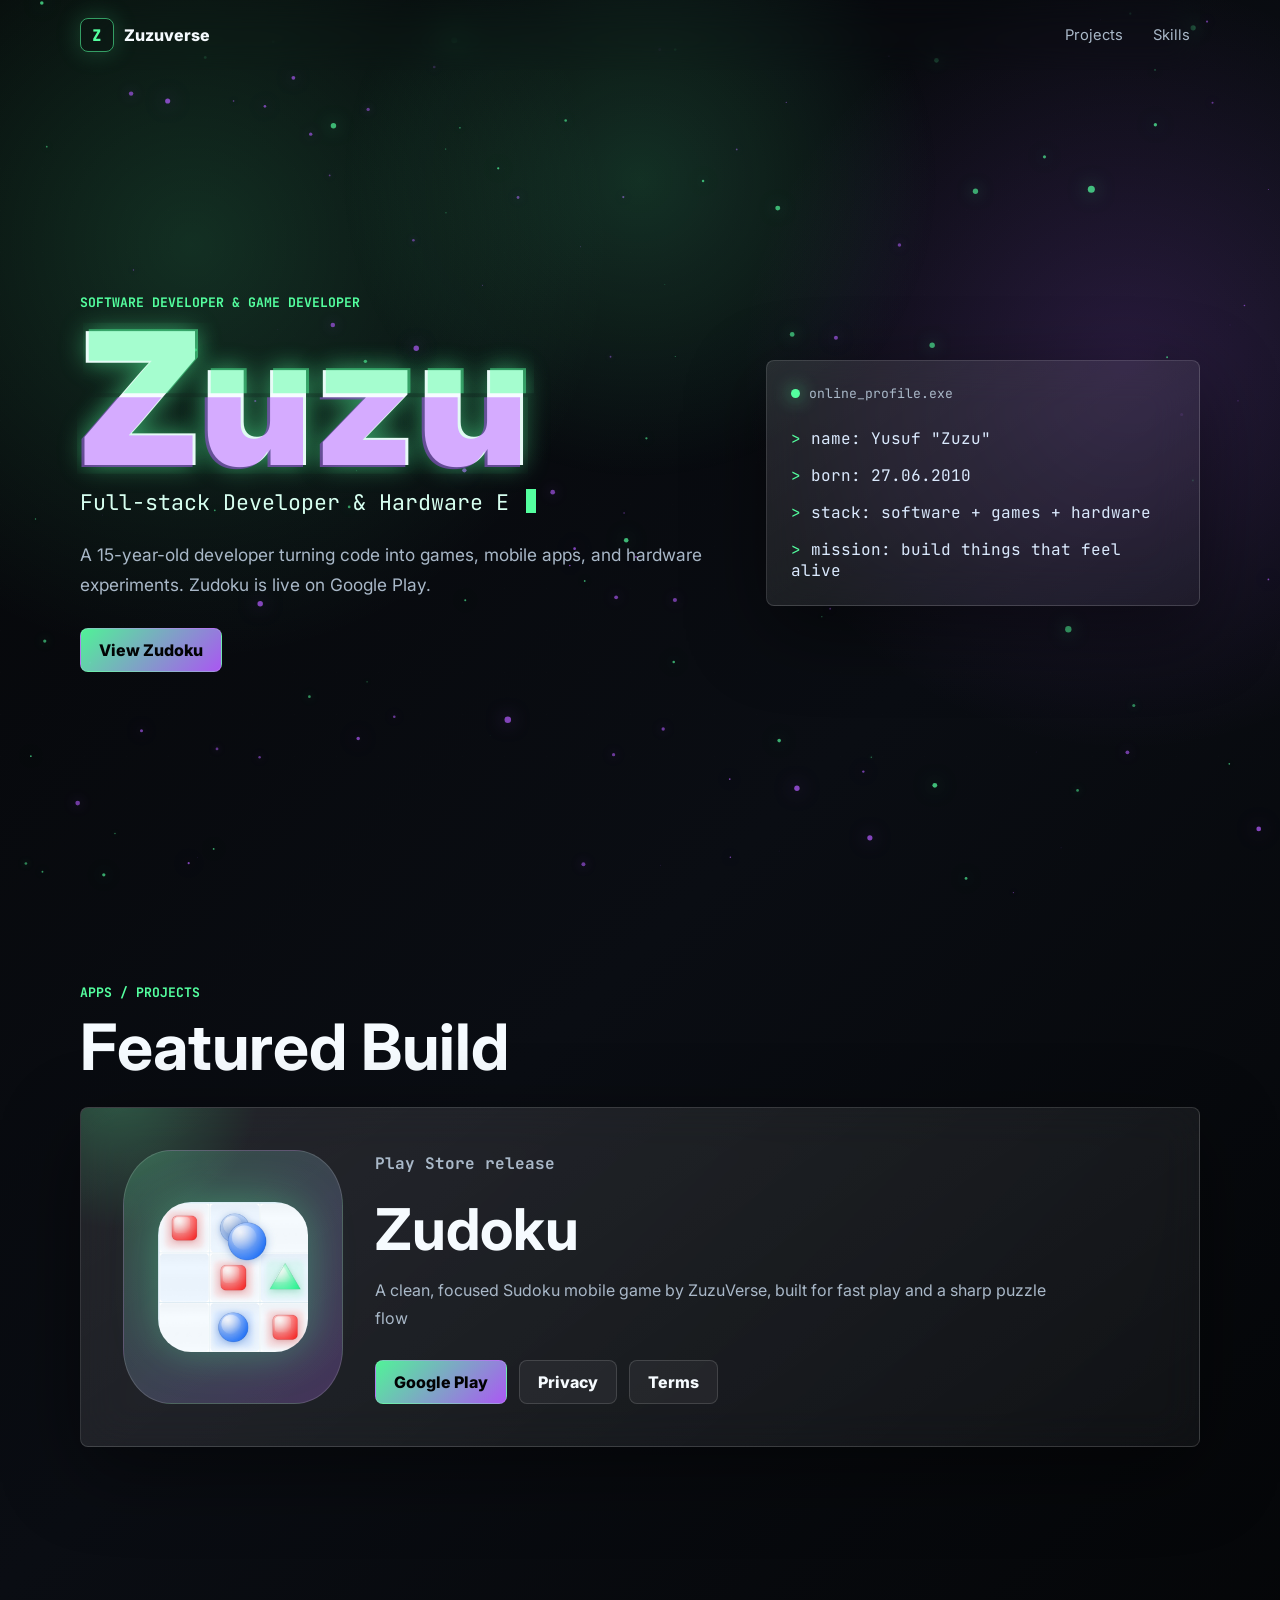
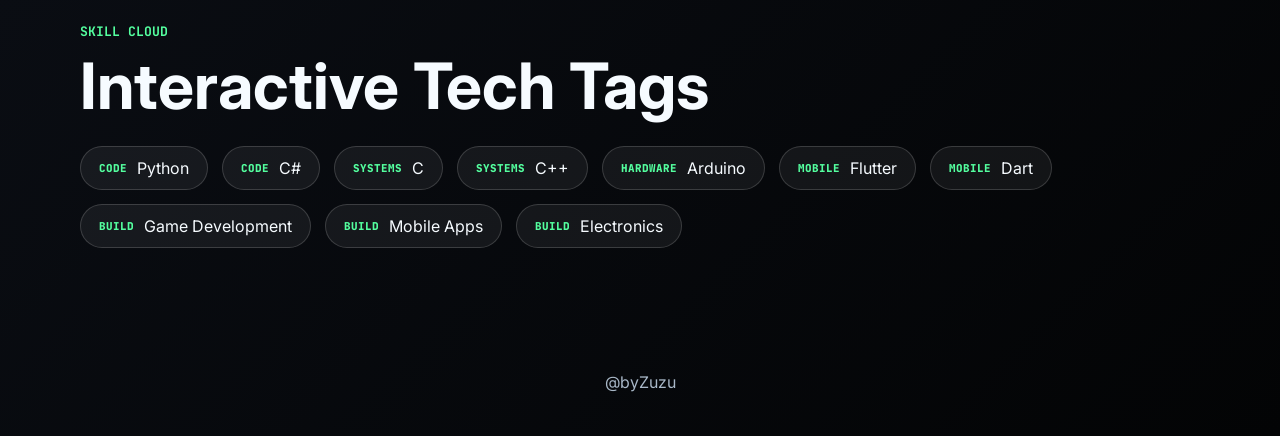
==== index.html @ f4173922 "ilk yukleme zuzu site" ====
<!DOCTYPE html>
<html lang="en">
<head>
  <meta charset="UTF-8">
  <meta name="viewport" content="width=device-width, initial-scale=1.0">
  <meta name="description" content="Yusuf Zuzu - Software Developer & Game Developer portfolio.">
  <title>Zuzu | Software & Game Developer</title>
  <link rel="preconnect" href="https://fonts.googleapis.com">
  <link rel="preconnect" href="https://fonts.gstatic.com" crossorigin>
  <link href="https://fonts.googleapis.com/css2?family=Inter:wght@400;500;600;700;800;900&family=JetBrains+Mono:wght@400;600;700&display=swap" rel="stylesheet">
  <link rel="stylesheet" href="style.css">
</head>
<body>
  <canvas id="starfield" aria-hidden="true"></canvas>
  <div class="noise-layer" aria-hidden="true"></div>
  <div class="cursor-glow" aria-hidden="true"></div>

  <header class="site-header">
    <a class="brand" href="#top" aria-label="Zuzu homepage">
      <span class="brand-mark">Z</span>
      <span>Zuzuverse</span>
    </a>
    <nav aria-label="Main navigation">
      <a href="#projects">Projects</a>
      <a href="#skills">Skills</a>
    </nav>
  </header>

  <main id="top">
    <section class="hero section-shell" data-parallax-section>
      <div class="hero-copy">
        <p class="eyebrow">Software Developer & Game Developer</p>
        <h1 class="glitch" data-text="Zuzu">Zuzu</h1>
        <p class="hero-subtitle">
          <span class="typing-text" data-phrases='["Full-stack Developer & Hardware Enthusiast", "Python, C#, C++ and Flutter builder", "Game logic, circuits and clean UI fan"]'></span>
          <span class="typing-caret" aria-hidden="true"></span>
        </p>
        <p class="hero-text">
          A 15-year-old developer turning code into games, mobile apps, and hardware experiments.
          Zudoku is live on Google Play.
        </p>
        <div class="hero-actions">
          <a class="button primary" href="#projects">View Zudoku</a>
        </div>
      </div>

      <aside class="status-panel glass-card tilt-card" aria-label="Zuzu profile status">
        <div class="panel-topline">
          <span class="live-dot"></span>
          <span>online_profile.exe</span>
        </div>
        <div class="terminal-lines">
          <p><span>&gt;</span> name: Yusuf "Zuzu"</p>
          <p><span>&gt;</span> born: 27.06.2010</p>
          <p><span>&gt;</span> stack: software + games + hardware</p>
          <p><span>&gt;</span> mission: build things that feel alive</p>
        </div>
      </aside>
    </section>

    <section id="projects" class="section-shell">
      <div class="section-heading">
        <p class="eyebrow">Apps / Projects</p>
        <h2>Featured Build</h2>
      </div>
      <article class="project-card glass-card tilt-card">
        <div class="project-logo">
          <img src="assets/zudoku_logo.png" alt="Zudoku logo" onerror="this.classList.add('missing-logo')" />
          <span aria-hidden="true">Z</span>
        </div>
        <div class="project-content">
          <p class="project-kicker">Play Store release</p>
          <h3>Zudoku</h3>
          <p>
            A clean, focused Sudoku mobile game by ZuzuVerse, built for fast play and a sharp puzzle flow
          </p>
          <div class="project-actions">
            <a class="button primary" href="https://play.google.com/store/apps/details?id=com.zz.zudoku" target="_blank" rel="noopener noreferrer">Google Play</a>
            <a class="button ghost" href="zudoku/privacy.html">Privacy</a>
            <a class="button ghost" href="zudoku/terms.html">Terms</a>
          </div>
        </div>
      </article>
    </section>

    <section id="skills" class="section-shell">
      <div class="section-heading">
        <p class="eyebrow">Skill Cloud</p>
        <h2>Interactive Tech Tags</h2>
      </div>
      <div class="tag-cloud" aria-label="Skills">
        <button class="skill-tag core" style="--delay: 0s"><span>Code</span> Python</button>
        <button class="skill-tag core" style="--delay: .05s"><span>Code</span> C#</button>
        <button class="skill-tag systems" style="--delay: .1s"><span>Systems</span> C</button>
        <button class="skill-tag systems" style="--delay: .15s"><span>Systems</span> C++</button>
        <button class="skill-tag hardware" style="--delay: .2s"><span>Hardware</span> Arduino</button>
        <button class="skill-tag mobile" style="--delay: .25s"><span>Mobile</span> Flutter</button>
        <button class="skill-tag mobile" style="--delay: .3s"><span>Mobile</span> Dart</button>
        <button class="skill-tag creative" style="--delay: .35s"><span>Build</span> Game Development</button>
        <button class="skill-tag creative" style="--delay: .4s"><span>Build</span> Mobile Apps</button>
        <button class="skill-tag hardware" style="--delay: .45s"><span>Build</span> Electronics</button>
      </div>
    </section>

  </main>

  <footer class="site-footer">
    <span>@byZuzu</span>
  </footer>

  <script src="script.js"></script>
</body>
</html>
---- style.css ----
:root {
  color-scheme: dark;
  --bg: #050608;
  --panel: rgba(13, 17, 23, 0.72);
  --panel-strong: rgba(17, 24, 39, 0.86);
  --text: #f6fbff;
  --muted: #a9b8c8;
  --neon: #54ff9f;
  --neon-2: #b35cff;
  --line: rgba(255, 255, 255, 0.14);
  --shadow: 0 24px 80px rgba(0, 0, 0, 0.46);
  --radius: 8px;
}

* {
  box-sizing: border-box;
}

html {
  scroll-behavior: smooth;
}

body {
  min-height: 100vh;
  margin: 0;
  overflow-x: hidden;
  background:
    radial-gradient(circle at 15% 12%, rgba(84, 255, 159, 0.16), transparent 26rem),
    radial-gradient(circle at 88% 18%, rgba(179, 92, 255, 0.18), transparent 24rem),
    linear-gradient(135deg, #050608 0%, #0a0d13 48%, #030405 100%);
  color: var(--text);
  font-family: Inter, system-ui, sans-serif;
  letter-spacing: 0;
}

a {
  color: inherit;
  text-decoration: none;
}

button {
  font: inherit;
}

code {
  color: var(--neon);
  font-family: "JetBrains Mono", monospace;
}

#starfield,
.noise-layer,
.cursor-glow {
  pointer-events: none;
  position: fixed;
  inset: 0;
}

#starfield {
  z-index: -3;
}

.noise-layer {
  z-index: -2;
  opacity: 0.16;
  background-image:
    linear-gradient(rgba(255, 255, 255, 0.04) 1px, transparent 1px),
    linear-gradient(90deg, rgba(255, 255, 255, 0.035) 1px, transparent 1px);
  background-size: 42px 42px;
  mask-image: linear-gradient(to bottom, transparent, black 18%, black 86%, transparent);
}

.cursor-glow {
  z-index: -1;
  background: radial-gradient(circle 34rem at var(--x, 50%) var(--y, 20%), rgba(84, 255, 159, 0.16), transparent 55%);
  transition: background 120ms ease;
}

.site-header {
  position: sticky;
  top: 0;
  z-index: 10;
  display: flex;
  align-items: center;
  justify-content: space-between;
  gap: 1rem;
  width: min(1120px, calc(100% - 32px));
  margin: 0 auto;
  padding: 18px 0;
  backdrop-filter: blur(16px);
}

.brand,
nav {
  display: flex;
  align-items: center;
  gap: 10px;
}

.brand {
  font-weight: 800;
}

.brand-mark {
  display: grid;
  width: 34px;
  height: 34px;
  place-items: center;
  border: 1px solid rgba(84, 255, 159, 0.58);
  border-radius: 8px;
  color: var(--neon);
  font-family: "JetBrains Mono", monospace;
  box-shadow: 0 0 24px rgba(84, 255, 159, 0.22);
}

nav {
  flex-wrap: wrap;
  justify-content: flex-end;
}

nav a {
  padding: 8px 10px;
  border-radius: 8px;
  color: var(--muted);
  font-size: 0.92rem;
}

nav a:hover {
  color: var(--text);
  background: rgba(255, 255, 255, 0.08);
}

.section-shell {
  width: min(1120px, calc(100% - 32px));
  margin: 0 auto;
  padding: 88px 0;
}

.hero {
  min-height: calc(100vh - 74px);
  display: grid;
  grid-template-columns: minmax(0, 1.2fr) minmax(300px, 0.8fr);
  align-items: center;
  gap: 36px;
}

.eyebrow {
  margin: 0 0 14px;
  color: var(--neon);
  font-family: "JetBrains Mono", monospace;
  font-size: 0.82rem;
  font-weight: 700;
  text-transform: uppercase;
}

h1,
h2,
h3,
p {
  margin-top: 0;
}

h1 {
  margin-bottom: 16px;
  font-size: clamp(4.8rem, 17vw, 11.5rem);
  line-height: 0.8;
  font-weight: 900;
  letter-spacing: 0;
}

h2 {
  margin-bottom: 0;
  font-size: clamp(2rem, 5vw, 4rem);
  line-height: 1;
}

h3 {
  margin-bottom: 12px;
  font-size: clamp(1.9rem, 5vw, 3.6rem);
}

.glitch {
  position: relative;
  width: fit-content;
  text-shadow: 0 0 26px rgba(84, 255, 159, 0.44);
}

.glitch::before,
.glitch::after {
  content: attr(data-text);
  position: absolute;
  inset: 0;
  opacity: 0.5;
}

.glitch::before {
  color: var(--neon);
  transform: translate(3px, -2px);
  clip-path: inset(0 0 52% 0);
}

.glitch::after {
  color: var(--neon-2);
  transform: translate(-3px, 2px);
  clip-path: inset(48% 0 0 0);
}

.hero-subtitle {
  min-height: 34px;
  margin-bottom: 18px;
  color: #d7fff0;
  font-family: "JetBrains Mono", monospace;
  font-size: clamp(1rem, 2.8vw, 1.35rem);
}

.typing-caret {
  display: inline-block;
  width: 10px;
  height: 1.1em;
  margin-left: 4px;
  background: var(--neon);
  vertical-align: -0.15em;
  animation: blink 900ms steps(2, start) infinite;
}

.hero-text {
  max-width: 640px;
  color: var(--muted);
  font-size: 1.08rem;
  line-height: 1.75;
}

.hero-actions,
.project-actions {
  display: flex;
  flex-wrap: wrap;
  gap: 12px;
  margin-top: 28px;
}

.button {
  display: inline-flex;
  align-items: center;
  justify-content: center;
  min-height: 44px;
  padding: 0 18px;
  border: 1px solid var(--line);
  border-radius: 8px;
  font-weight: 800;
  transition: transform 180ms ease, border-color 180ms ease, box-shadow 180ms ease, background 180ms ease;
}

.button:hover {
  transform: translateY(-3px);
  border-color: rgba(84, 255, 159, 0.7);
  box-shadow: 0 0 32px rgba(84, 255, 159, 0.24);
}

.button.primary {
  background: linear-gradient(135deg, rgba(84, 255, 159, 0.95), rgba(179, 92, 255, 0.95));
  color: #020304;
}

.button.ghost {
  background: rgba(255, 255, 255, 0.05);
  color: var(--text);
}

.glass-card {
  border: 1px solid var(--line);
  border-radius: var(--radius);
  background: linear-gradient(145deg, rgba(255, 255, 255, 0.11), rgba(255, 255, 255, 0.045));
  box-shadow: var(--shadow);
  backdrop-filter: blur(22px);
}

.tilt-card {
  transform-style: preserve-3d;
  transition: transform 180ms ease, border-color 180ms ease, box-shadow 180ms ease;
}

.tilt-card:hover {
  border-color: rgba(84, 255, 159, 0.56);
  box-shadow: 0 26px 90px rgba(0, 0, 0, 0.52), 0 0 44px rgba(179, 92, 255, 0.16);
}

.status-panel {
  padding: 24px;
}

.panel-topline {
  display: flex;
  align-items: center;
  gap: 9px;
  color: var(--muted);
  font-family: "JetBrains Mono", monospace;
  font-size: 0.82rem;
}

.live-dot {
  width: 9px;
  height: 9px;
  border-radius: 999px;
  background: var(--neon);
  box-shadow: 0 0 18px var(--neon);
}

.terminal-lines {
  margin-top: 26px;
  display: grid;
  gap: 16px;
  font-family: "JetBrains Mono", monospace;
}

.terminal-lines p {
  margin: 0;
  color: #dbeafe;
  overflow-wrap: anywhere;
}

.terminal-lines span {
  color: var(--neon);
}

.section-heading {
  margin-bottom: 28px;
}

.project-card {
  position: relative;
  overflow: hidden;
  display: grid;
  grid-template-columns: 220px minmax(0, 1fr);
  gap: 32px;
  padding: clamp(22px, 5vw, 42px);
}

.project-card::before {
  content: "";
  position: absolute;
  inset: -50% auto auto -10%;
  width: 300px;
  height: 300px;
  background: radial-gradient(circle, rgba(84, 255, 159, 0.24), transparent 66%);
}

.project-logo {
  position: relative;
  display: grid;
  min-height: 220px;
  place-items: center;
  border: 1px solid rgba(255, 255, 255, 0.14);
  border-radius: 22%;
  background:
    linear-gradient(135deg, rgba(84, 255, 159, 0.18), rgba(179, 92, 255, 0.22)),
    rgba(255, 255, 255, 0.04);
}

.project-logo img {
  width: min(72%, 150px);
  aspect-ratio: 1;
  height: auto;
  object-fit: contain;
  border-radius: 22%;
  filter: drop-shadow(0 0 22px rgba(84, 255, 159, 0.35));
}

.project-logo img.missing-logo {
  display: none;
}

.project-logo span {
  display: none;
  color: var(--neon);
  font-family: "JetBrains Mono", monospace;
  font-size: 5rem;
  font-weight: 900;
  text-shadow: 0 0 30px rgba(84, 255, 159, 0.52);
}

.project-logo img.missing-logo + span {
  display: block;
}

.project-kicker {
  color: var(--neon);
  font-family: "JetBrains Mono", monospace;
  font-weight: 700;
}

.project-content p {
  max-width: 680px;
  color: var(--muted);
  line-height: 1.75;
}

.tag-cloud {
  display: flex;
  flex-wrap: wrap;
  gap: 14px;
}

.skill-tag {
  display: inline-flex;
  align-items: center;
  gap: 10px;
  min-height: 44px;
  padding: 0 18px;
  border: 1px solid rgba(255, 255, 255, 0.16);
  border-radius: 999px;
  background: rgba(255, 255, 255, 0.06);
  color: var(--text);
  cursor: pointer;
  animation: floatTag 4.8s ease-in-out infinite;
  animation-delay: var(--delay);
  transition: transform 180ms ease, box-shadow 180ms ease, color 180ms ease, border-color 180ms ease;
}

.skill-tag span {
  color: var(--neon);
  font-family: "JetBrains Mono", monospace;
  font-size: 0.68rem;
  font-weight: 800;
  text-transform: uppercase;
}

.skill-tag:hover,
.skill-tag:focus-visible {
  color: #061009;
  border-color: var(--neon);
  background: var(--neon);
  box-shadow: 0 0 30px rgba(84, 255, 159, 0.34);
  transform: translateY(-6px) scale(1.04);
}

.skill-tag:hover span,
.skill-tag:focus-visible span {
  color: #061009;
}

.site-footer {
  display: flex;
  justify-content: center;
  gap: 16px;
  width: min(1120px, calc(100% - 32px));
  margin: 0 auto;
  padding: 36px 0 44px;
  color: var(--muted);
}

.site-footer a {
  color: var(--neon);
}

.privacy-card {
  max-width: 880px;
  margin: 36px auto 0;
  padding: clamp(22px, 5vw, 46px);
}

.privacy-card h1 {
  margin-bottom: 18px;
  font-size: clamp(2.4rem, 8vw, 5.4rem);
  line-height: 0.95;
}

.privacy-card h2 {
  margin: 34px 0 10px;
  font-size: clamp(1.3rem, 3vw, 2rem);
}

.privacy-card p {
  color: var(--muted);
  line-height: 1.75;
}

.privacy-card ul {
  margin: 14px 0 24px;
  padding-left: 22px;
  color: var(--muted);
  line-height: 1.8;
}

.click-burst,
.code-pop {
  pointer-events: none;
  position: fixed;
  z-index: 20;
}

.click-burst {
  width: 7px;
  height: 7px;
  border-radius: 999px;
  background: var(--neon);
  box-shadow: 0 0 18px rgba(84, 255, 159, 0.9);
  animation: particlePop 760ms ease-out forwards;
}

.code-pop {
  color: var(--neon);
  font-family: "JetBrains Mono", monospace;
  font-size: 0.78rem;
  font-weight: 700;
  text-shadow: 0 0 16px rgba(84, 255, 159, 0.72);
  animation: codePop 900ms ease-out forwards;
}

@keyframes blink {
  50% { opacity: 0; }
}

@keyframes floatTag {
  0%, 100% { transform: translateY(0); }
  50% { transform: translateY(-7px); }
}

@keyframes particlePop {
  from {
    opacity: 1;
    transform: translate(0, 0) scale(1);
  }
  to {
    opacity: 0;
    transform: translate(var(--dx), var(--dy)) scale(0.2);
  }
}

@keyframes codePop {
  from {
    opacity: 0;
    transform: translate(-50%, 4px) scale(0.92);
  }
  18% {
    opacity: 1;
  }
  to {
    opacity: 0;
    transform: translate(-50%, -48px) scale(1.04);
  }
}

@media (max-width: 820px) {
  .site-header {
    align-items: flex-start;
    flex-direction: column;
  }

  nav {
    justify-content: flex-start;
  }

  .section-shell {
    padding: 62px 0;
  }

  .hero,
  .project-card {
    grid-template-columns: 1fr;
  }

  .hero {
    min-height: auto;
    padding-top: 48px;
  }

  .project-logo {
    min-height: 180px;
  }

  .site-footer {
    flex-direction: column;
  }
}

@media (prefers-reduced-motion: reduce) {
  *,
  *::before,
  *::after {
    animation-duration: 0.001ms !important;
    animation-iteration-count: 1 !important;
    scroll-behavior: auto !important;
    transition-duration: 0.001ms !important;
  }
}
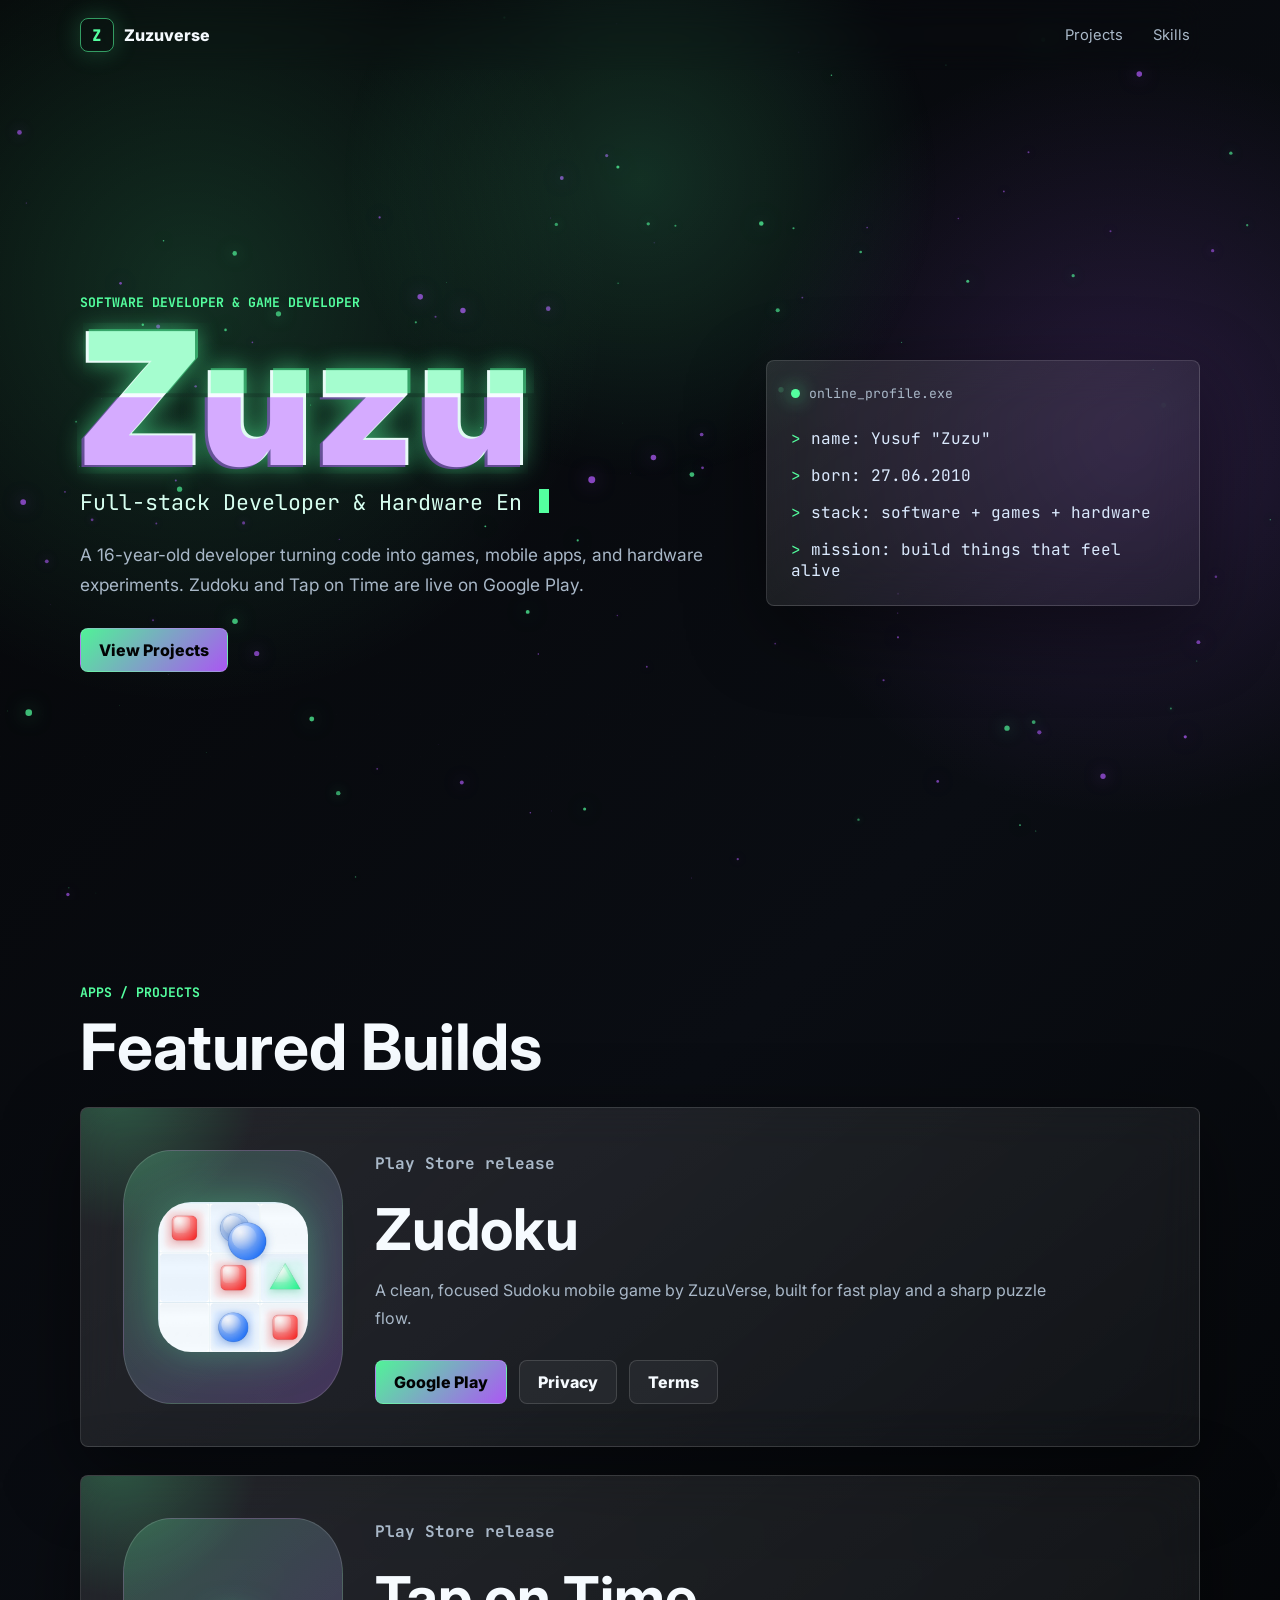
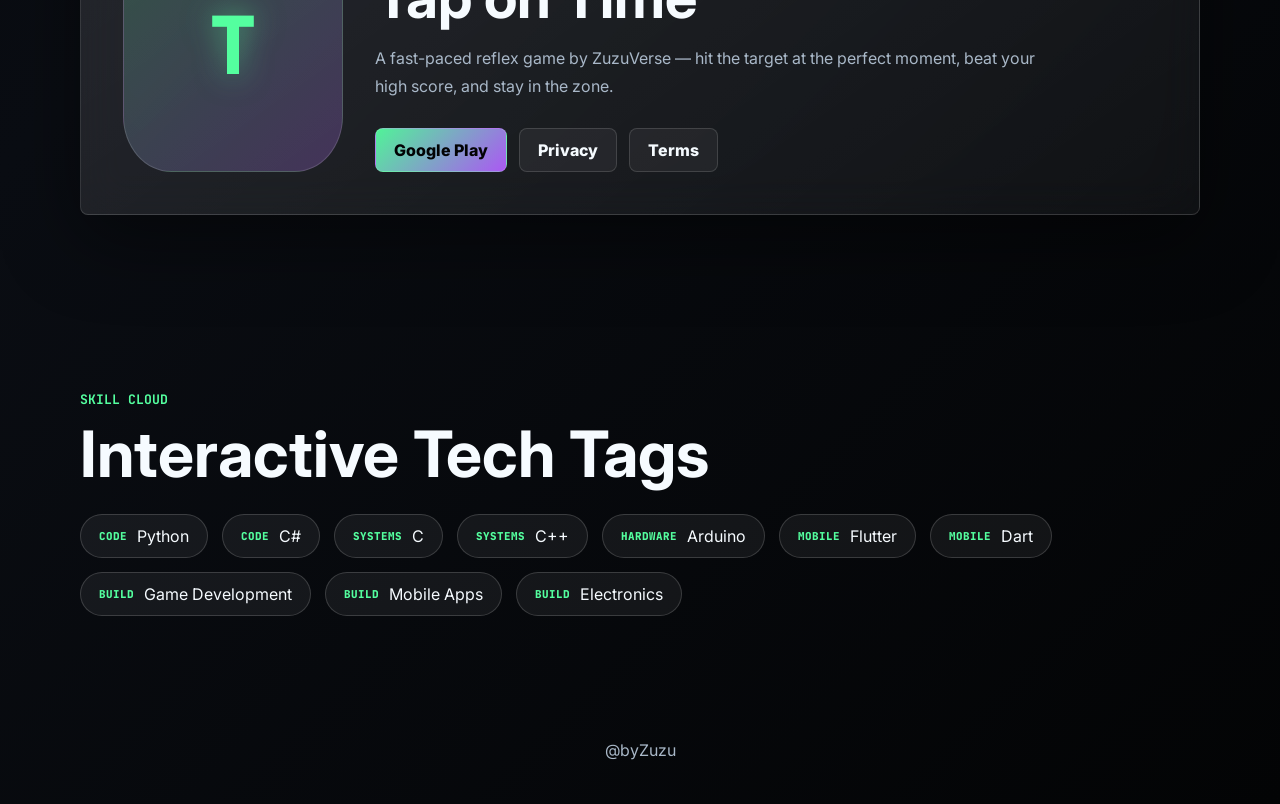
==== commit 5e9f4da7: "add tapontimeprvcterms" ====
--- a/index.html
+++ b/index.html
@@ -36,11 +36,11 @@
           <span class="typing-caret" aria-hidden="true"></span>
         </p>
         <p class="hero-text">
-          A 15-year-old developer turning code into games, mobile apps, and hardware experiments.
-          Zudoku is live on Google Play.
+          A 16-year-old developer turning code into games, mobile apps, and hardware experiments.
+          Zudoku and Tap on Time are live on Google Play.
         </p>
         <div class="hero-actions">
-          <a class="button primary" href="#projects">View Zudoku</a>
+          <a class="button primary" href="#projects">View Projects</a>
         </div>
       </div>
 
@@ -61,26 +61,47 @@
     <section id="projects" class="section-shell">
       <div class="section-heading">
         <p class="eyebrow">Apps / Projects</p>
-        <h2>Featured Build</h2>
+        <h2>Featured Builds</h2>
       </div>
-      <article class="project-card glass-card tilt-card">
-        <div class="project-logo">
-          <img src="assets/zudoku_logo.png" alt="Zudoku logo" onerror="this.classList.add('missing-logo')" />
-          <span aria-hidden="true">Z</span>
-        </div>
-        <div class="project-content">
-          <p class="project-kicker">Play Store release</p>
-          <h3>Zudoku</h3>
-          <p>
-            A clean, focused Sudoku mobile game by ZuzuVerse, built for fast play and a sharp puzzle flow
-          </p>
-          <div class="project-actions">
-            <a class="button primary" href="https://play.google.com/store/apps/details?id=com.zz.zudoku" target="_blank" rel="noopener noreferrer">Google Play</a>
-            <a class="button ghost" href="zudoku/privacy.html">Privacy</a>
-            <a class="button ghost" href="zudoku/terms.html">Terms</a>
+      <div class="projects-grid">
+        <article class="project-card glass-card tilt-card">
+          <div class="project-logo">
+            <img src="assets/zudoku_logo.png" alt="Zudoku logo" onerror="this.classList.add('missing-logo')" />
+            <span aria-hidden="true">Z</span>
           </div>
-        </div>
-      </article>
+          <div class="project-content">
+            <p class="project-kicker">Play Store release</p>
+            <h3>Zudoku</h3>
+            <p>
+              A clean, focused Sudoku mobile game by ZuzuVerse, built for fast play and a sharp puzzle flow.
+            </p>
+            <div class="project-actions">
+              <a class="button primary" href="https://play.google.com/store/apps/details?id=com.zz.zudoku" target="_blank" rel="noopener noreferrer">Google Play</a>
+              <a class="button ghost" href="zudoku/privacy.html">Privacy</a>
+              <a class="button ghost" href="zudoku/terms.html">Terms</a>
+            </div>
+          </div>
+        </article>
+
+        <article class="project-card glass-card tilt-card">
+          <div class="project-logo">
+            <img src="assets/tapontime_logo.png" alt="Tap on Time logo" onerror="this.classList.add('missing-logo')" />
+            <span aria-hidden="true">T</span>
+          </div>
+          <div class="project-content">
+            <p class="project-kicker">Play Store release</p>
+            <h3>Tap on Time</h3>
+            <p>
+              A fast-paced reflex game by ZuzuVerse — hit the target at the perfect moment, beat your high score, and stay in the zone.
+            </p>
+            <div class="project-actions">
+              <a class="button primary" href="https://play.google.com/store/apps/details?id=com.zz.tapontime" target="_blank" rel="noopener noreferrer">Google Play</a>
+              <a class="button ghost" href="tapontime/privacy.html">Privacy</a>
+              <a class="button ghost" href="tapontime/terms.html">Terms</a>
+            </div>
+          </div>
+        </article>
+      </div>
     </section>
 
     <section id="skills" class="section-shell">
--- a/style.css
+++ b/style.css
@@ -323,6 +323,11 @@
 
 .section-heading {
   margin-bottom: 28px;
+}
+
+.projects-grid {
+  display: grid;
+  gap: 28px;
 }
 
 .project-card {
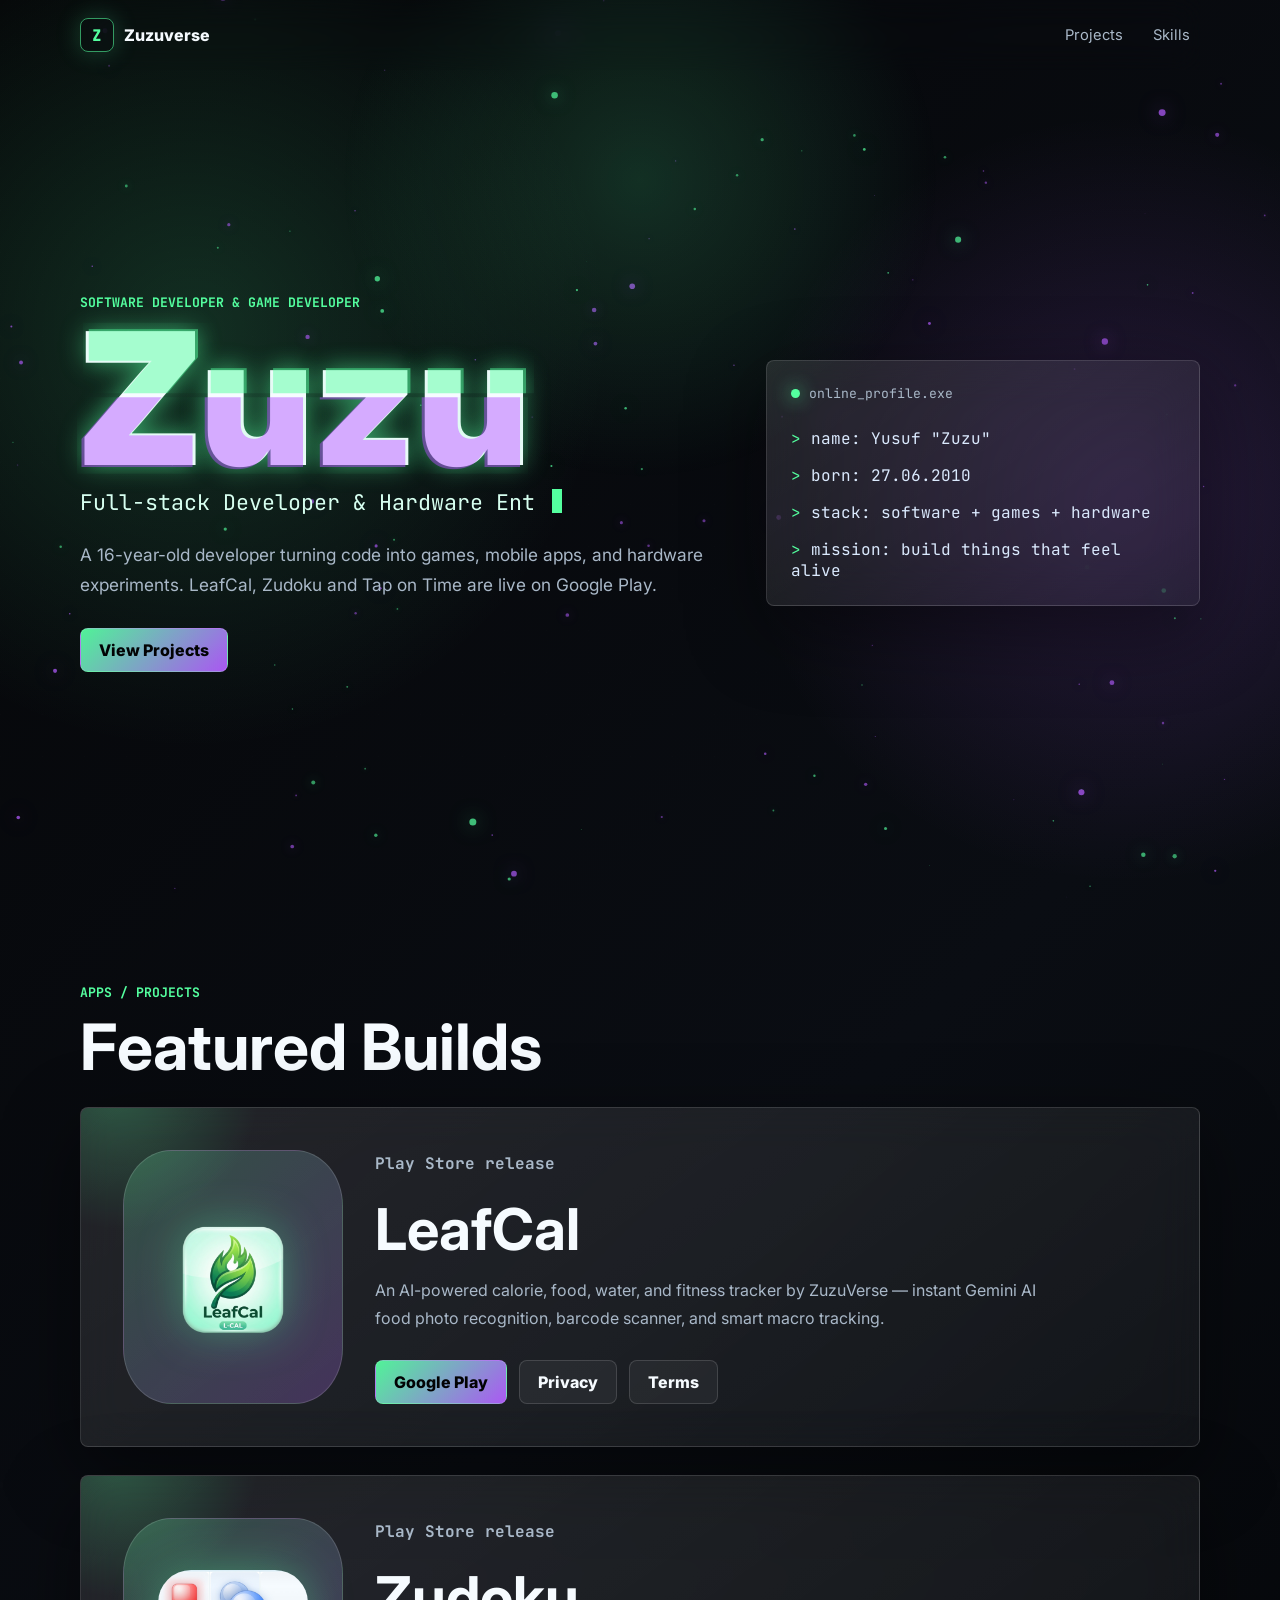
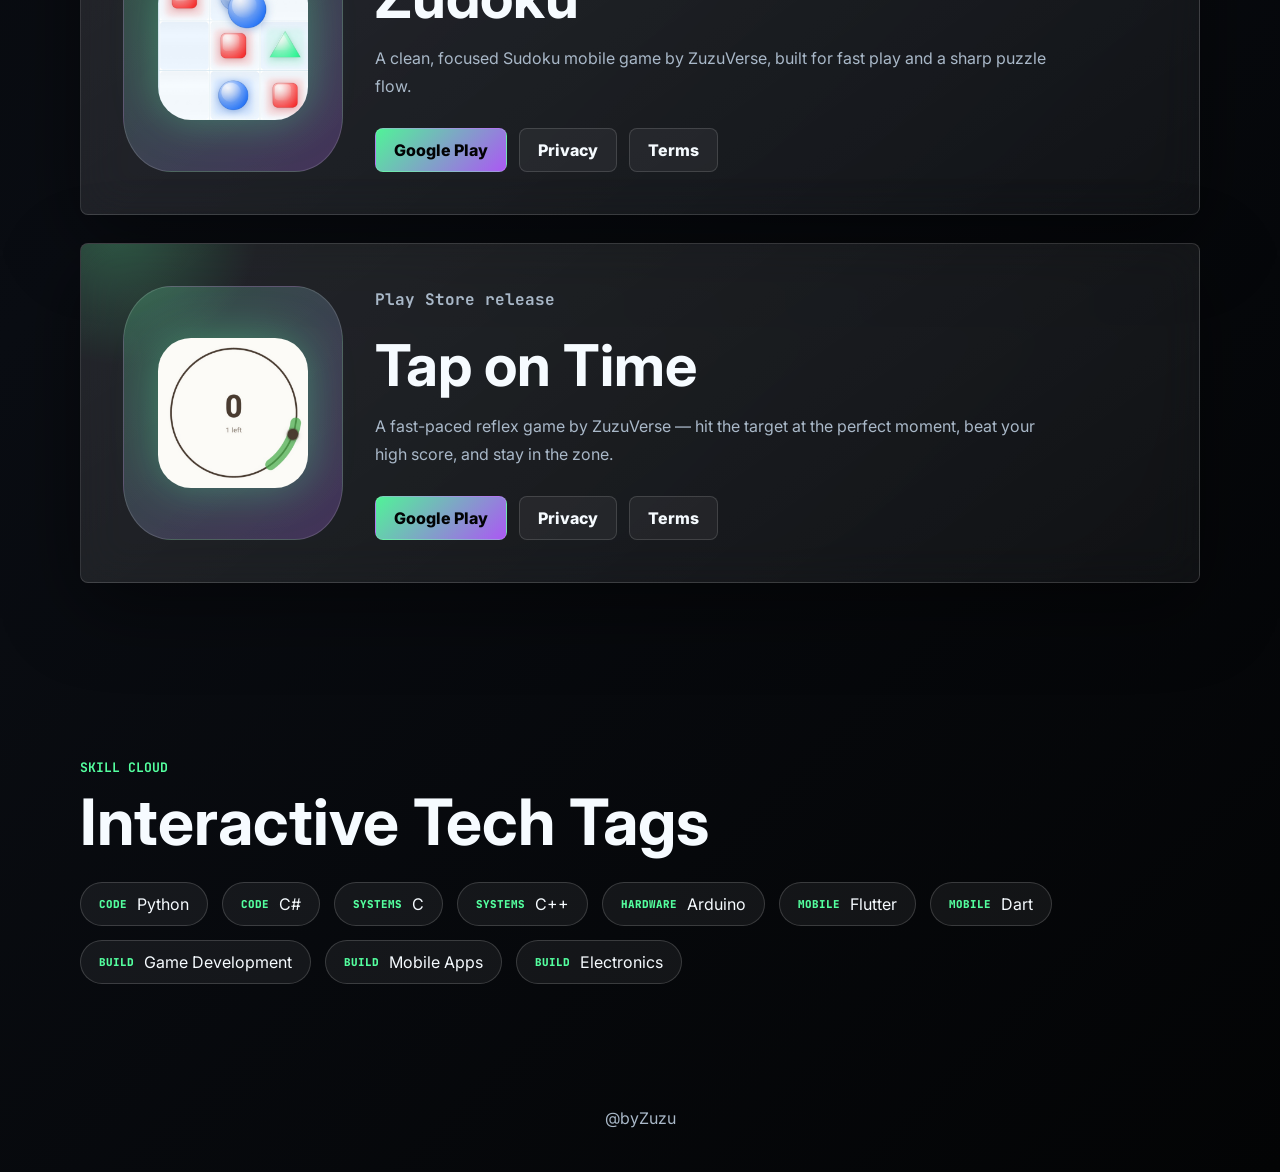
==== commit e08c6708: "Add LeafCal app, privacy policy, and terms of service" ====
--- a/index.html
+++ b/index.html
@@ -37,7 +37,7 @@
         </p>
         <p class="hero-text">
           A 16-year-old developer turning code into games, mobile apps, and hardware experiments.
-          Zudoku and Tap on Time are live on Google Play.
+          LeafCal, Zudoku and Tap on Time are live on Google Play.
         </p>
         <div class="hero-actions">
           <a class="button primary" href="#projects">View Projects</a>
@@ -64,6 +64,25 @@
         <h2>Featured Builds</h2>
       </div>
       <div class="projects-grid">
+        <article class="project-card glass-card tilt-card">
+          <div class="project-logo">
+            <img src="assets/leafcal_logo.png" alt="LeafCal logo" onerror="this.classList.add('missing-logo')" />
+            <span aria-hidden="true">L</span>
+          </div>
+          <div class="project-content">
+            <p class="project-kicker">Play Store release</p>
+            <h3>LeafCal</h3>
+            <p>
+              An AI-powered calorie, food, water, and fitness tracker by ZuzuVerse — instant Gemini AI food photo recognition, barcode scanner, and smart macro tracking.
+            </p>
+            <div class="project-actions">
+              <a class="button primary" href="https://play.google.com/store/apps/details?id=com.zz.leafcal" target="_blank" rel="noopener noreferrer">Google Play</a>
+              <a class="button ghost" href="leafcal/privacy.html">Privacy</a>
+              <a class="button ghost" href="leafcal/terms.html">Terms</a>
+            </div>
+          </div>
+        </article>
+
         <article class="project-card glass-card tilt-card">
           <div class="project-logo">
             <img src="assets/zudoku_logo.png" alt="Zudoku logo" onerror="this.classList.add('missing-logo')" />
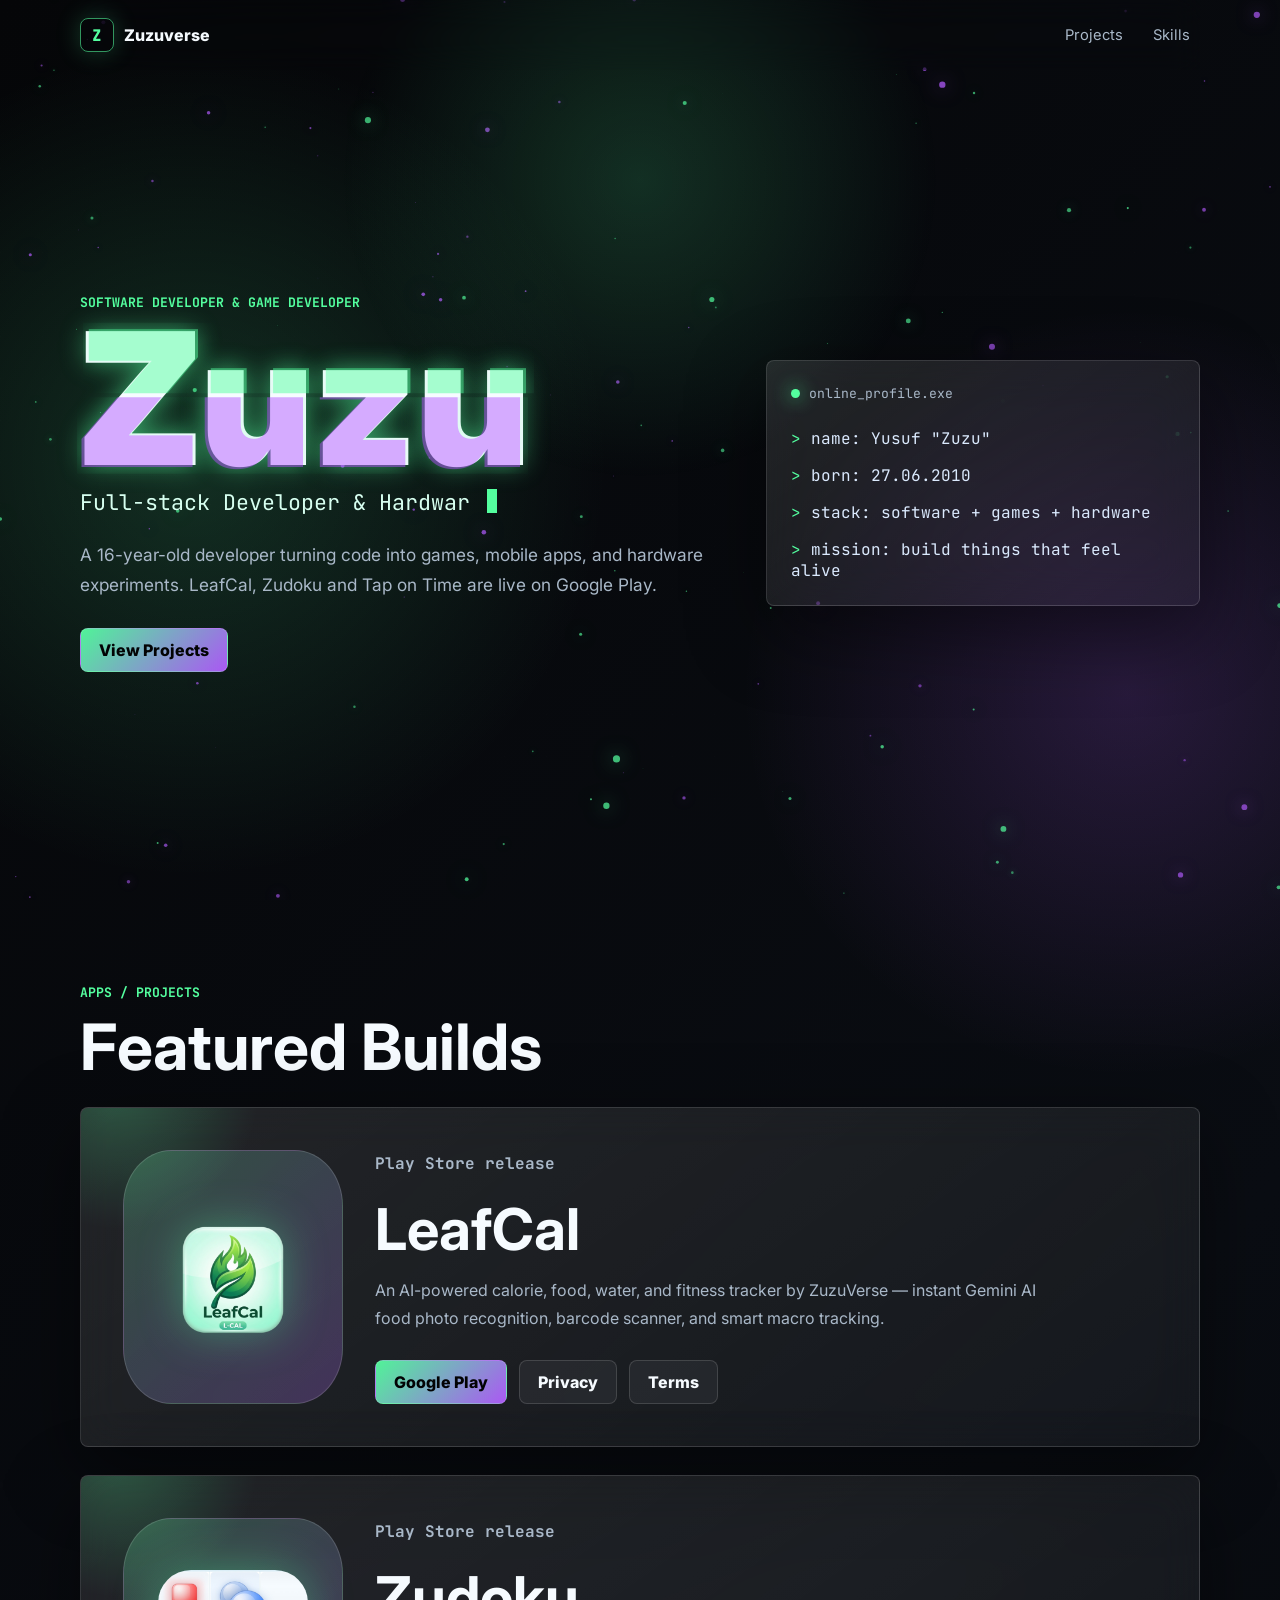
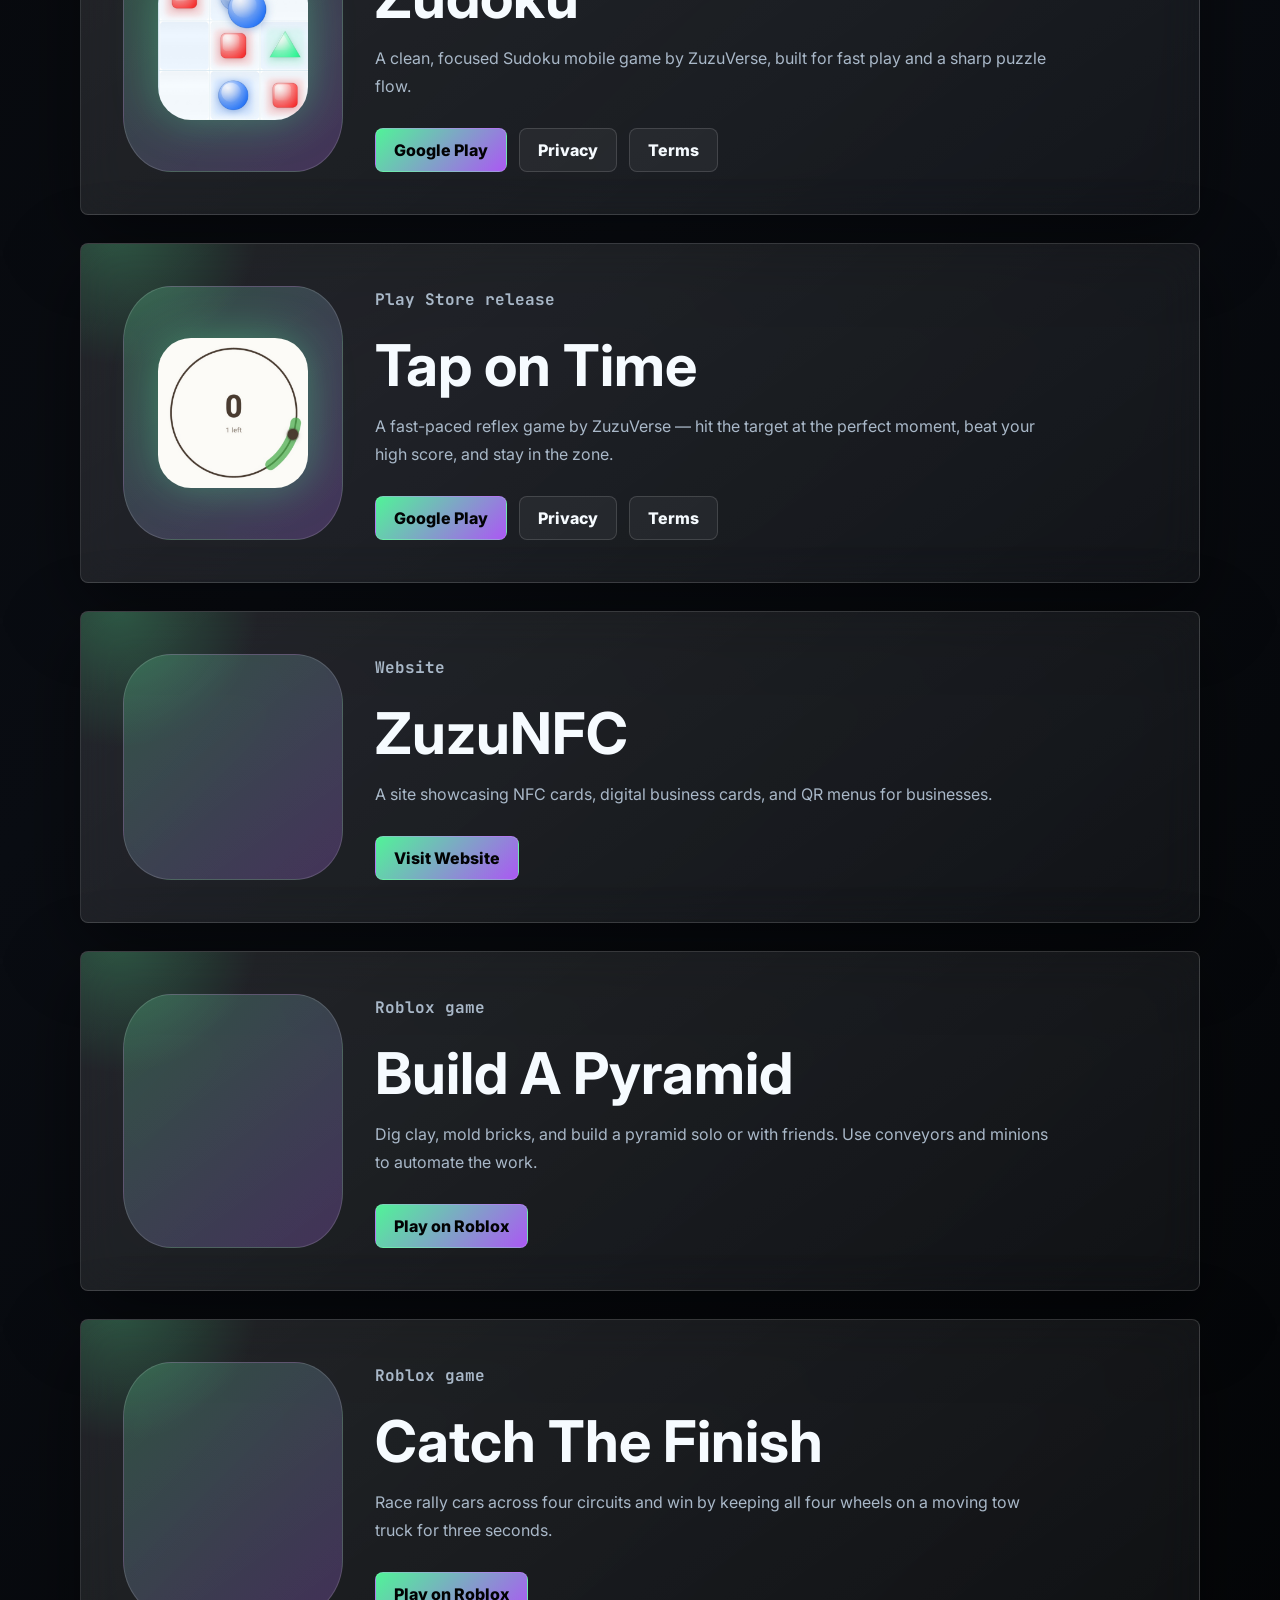
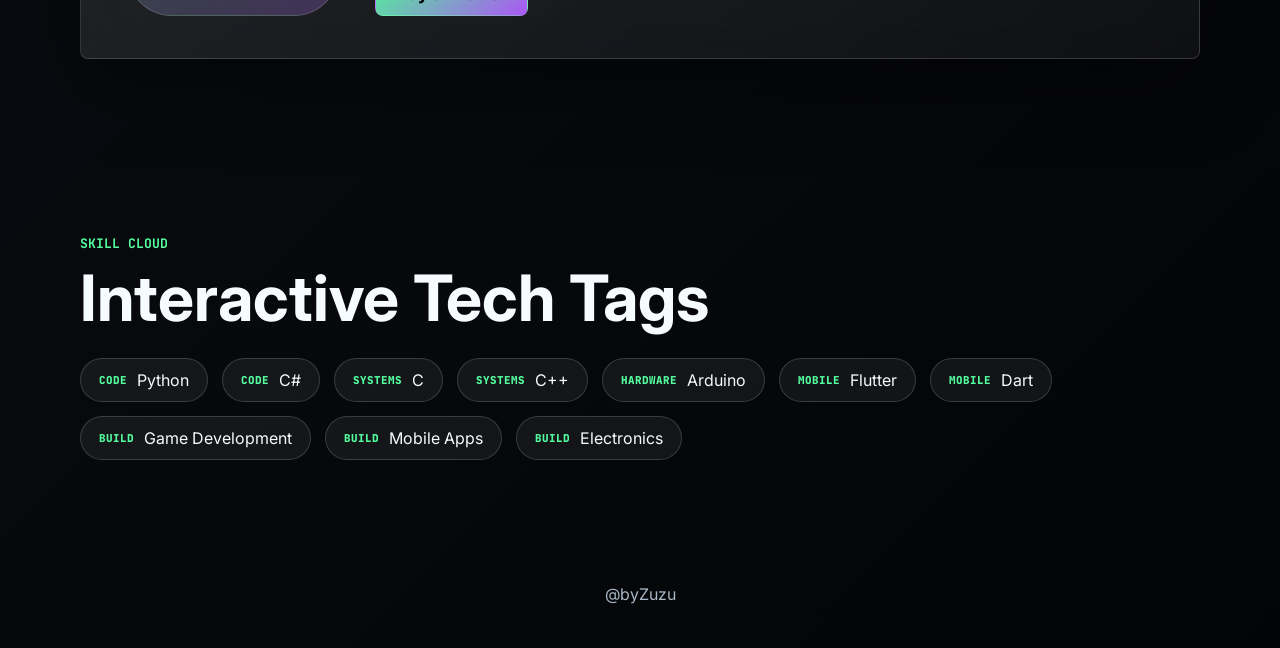
==== commit eff34328: "feat: add three portfolio projects" ====
--- a/index.html
+++ b/index.html
@@ -120,6 +120,48 @@
             </div>
           </div>
         </article>
+
+        <article class="project-card glass-card tilt-card">
+          <div class="project-logo">
+            <span aria-hidden="true">Z</span>
+          </div>
+          <div class="project-content">
+            <p class="project-kicker">Website</p>
+            <h3>ZuzuNFC</h3>
+            <p>A site showcasing NFC cards, digital business cards, and QR menus for businesses.</p>
+            <div class="project-actions">
+              <a class="button primary" href="https://zuzunfc.com" target="_blank" rel="noopener noreferrer">Visit Website</a>
+            </div>
+          </div>
+        </article>
+
+        <article class="project-card glass-card tilt-card">
+          <div class="project-logo">
+            <span aria-hidden="true">B</span>
+          </div>
+          <div class="project-content">
+            <p class="project-kicker">Roblox game</p>
+            <h3>Build A Pyramid</h3>
+            <p>Dig clay, mold bricks, and build a pyramid solo or with friends. Use conveyors and minions to automate the work.</p>
+            <div class="project-actions">
+              <a class="button primary" href="https://www.roblox.com/tr/games/80083313267417/Build-A-Pyramid" target="_blank" rel="noopener noreferrer">Play on Roblox</a>
+            </div>
+          </div>
+        </article>
+
+        <article class="project-card glass-card tilt-card">
+          <div class="project-logo">
+            <span aria-hidden="true">C</span>
+          </div>
+          <div class="project-content">
+            <p class="project-kicker">Roblox game</p>
+            <h3>Catch The Finish</h3>
+            <p>Race rally cars across four circuits and win by keeping all four wheels on a moving tow truck for three seconds.</p>
+            <div class="project-actions">
+              <a class="button primary" href="https://www.roblox.com/tr/games/85800489082588/Catch-The-Finish" target="_blank" rel="noopener noreferrer">Play on Roblox</a>
+            </div>
+          </div>
+        </article>
       </div>
     </section>
 
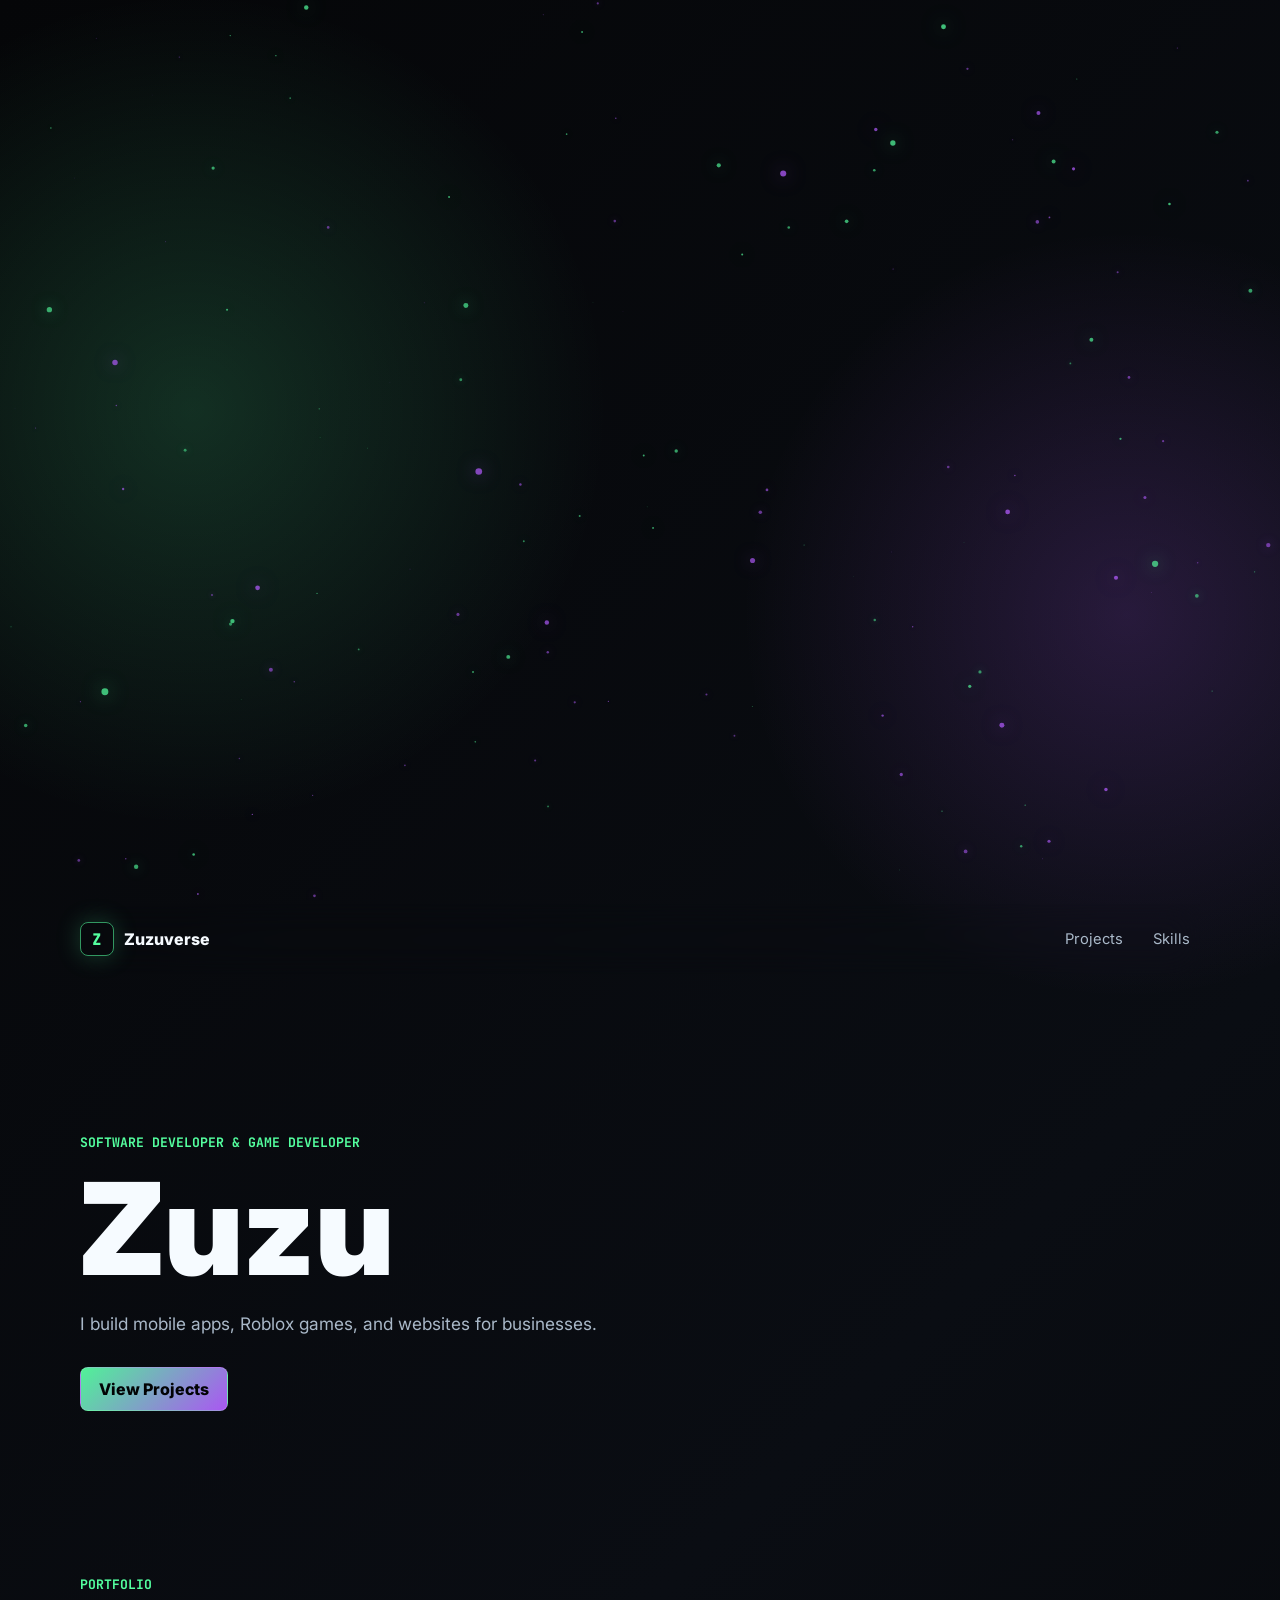
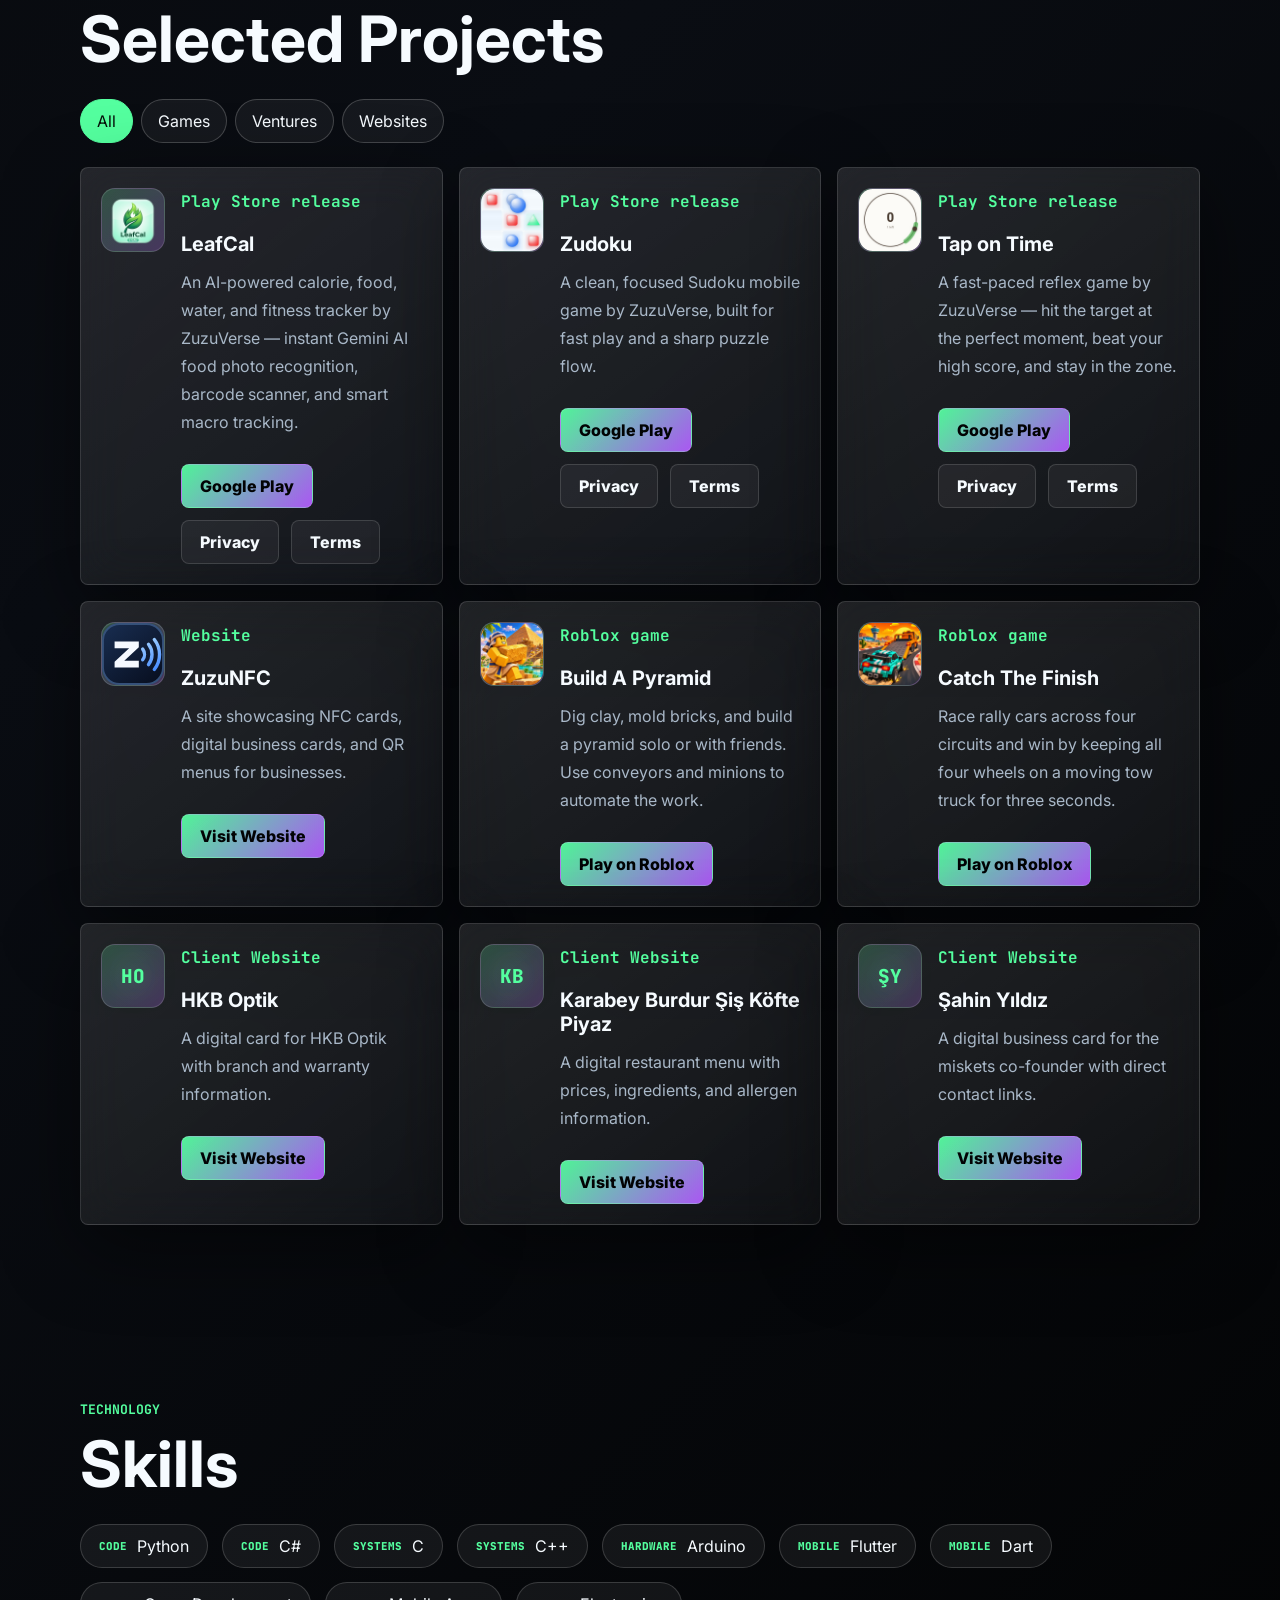
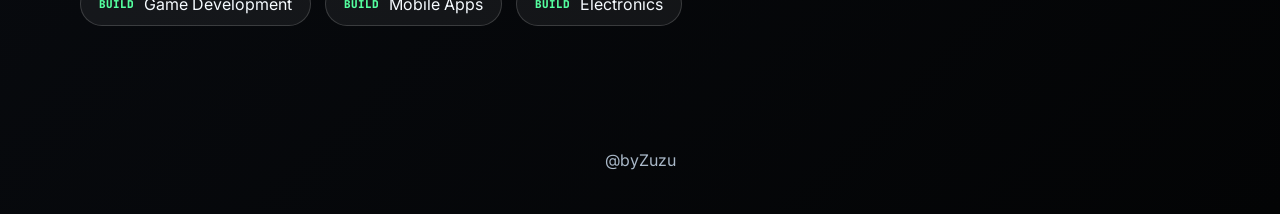
==== commit fc7021ff: "feat: localize portfolio and filter projects" ====
--- a/index.html
+++ b/index.html
@@ -13,152 +13,176 @@
 <body>
   <canvas id="starfield" aria-hidden="true"></canvas>
   <div class="noise-layer" aria-hidden="true"></div>
-  <div class="cursor-glow" aria-hidden="true"></div>
 
   <header class="site-header">
-    <a class="brand" href="#top" aria-label="Zuzu homepage">
+    <a class="brand" href="#top" aria-label="Zuzu homepage" data-tr-label="Zuzu ana sayfa">
       <span class="brand-mark">Z</span>
       <span>Zuzuverse</span>
     </a>
-    <nav aria-label="Main navigation">
-      <a href="#projects">Projects</a>
-      <a href="#skills">Skills</a>
+    <nav aria-label="Main navigation" data-tr-label="Ana menü">
+      <a href="#projects" data-tr="Projeler">Projects</a>
+      <a href="#skills" data-tr="Yetkinlikler">Skills</a>
     </nav>
   </header>
 
   <main id="top">
-    <section class="hero section-shell" data-parallax-section>
+    <section class="hero section-shell">
       <div class="hero-copy">
-        <p class="eyebrow">Software Developer & Game Developer</p>
-        <h1 class="glitch" data-text="Zuzu">Zuzu</h1>
-        <p class="hero-subtitle">
-          <span class="typing-text" data-phrases='["Full-stack Developer & Hardware Enthusiast", "Python, C#, C++ and Flutter builder", "Game logic, circuits and clean UI fan"]'></span>
-          <span class="typing-caret" aria-hidden="true"></span>
-        </p>
-        <p class="hero-text">
-          A 16-year-old developer turning code into games, mobile apps, and hardware experiments.
-          LeafCal, Zudoku and Tap on Time are live on Google Play.
-        </p>
+        <p class="eyebrow" data-tr="Yazılım ve Oyun Geliştiricisi">Software Developer & Game Developer</p>
+        <h1>Zuzu</h1>
+        <p class="hero-text" data-tr="Mobil uygulamalar, Roblox oyunları ve işletmeler için web siteleri geliştiriyorum.">I build mobile apps, Roblox games, and websites for businesses.</p>
         <div class="hero-actions">
-          <a class="button primary" href="#projects">View Projects</a>
+          <a class="button primary" href="#projects" data-tr="Projeleri Gör">View Projects</a>
         </div>
       </div>
-
-      <aside class="status-panel glass-card tilt-card" aria-label="Zuzu profile status">
-        <div class="panel-topline">
-          <span class="live-dot"></span>
-          <span>online_profile.exe</span>
-        </div>
-        <div class="terminal-lines">
-          <p><span>&gt;</span> name: Yusuf "Zuzu"</p>
-          <p><span>&gt;</span> born: 27.06.2010</p>
-          <p><span>&gt;</span> stack: software + games + hardware</p>
-          <p><span>&gt;</span> mission: build things that feel alive</p>
-        </div>
-      </aside>
     </section>
 
     <section id="projects" class="section-shell">
       <div class="section-heading">
-        <p class="eyebrow">Apps / Projects</p>
-        <h2>Featured Builds</h2>
+        <p class="eyebrow" data-tr="Portföy">Portfolio</p>
+        <h2 data-tr="Seçili Projeler">Selected Projects</h2>
+      </div>
+      <div class="project-filters" hidden>
+        <div class="filter-row" role="group" aria-label="Project categories" data-tr-label="Proje kategorileri">
+          <button type="button" class="filter-button" data-filter="all" aria-pressed="true" data-tr="Tümü">All</button>
+          <button type="button" class="filter-button" data-filter="games" aria-pressed="false" data-tr="Oyunlar">Games</button>
+          <button type="button" class="filter-button" data-filter="startup" aria-pressed="false" data-tr="Girişimler">Ventures</button>
+          <button type="button" class="filter-button" data-filter="website" aria-pressed="false" data-tr="Web Siteleri">Websites</button>
+        </div>
+        <div class="filter-row game-filters" role="group" aria-label="Game platforms" data-tr-label="Oyun platformları" hidden>
+          <button type="button" class="filter-button" data-filter="mobile" aria-pressed="false" data-tr="Mobil">Mobile</button>
+          <button type="button" class="filter-button" data-filter="roblox" aria-pressed="false" data-tr="Roblox">Roblox</button>
+        </div>
       </div>
       <div class="projects-grid">
-        <article class="project-card glass-card tilt-card">
-          <div class="project-logo">
-            <img src="assets/leafcal_logo.png" alt="LeafCal logo" onerror="this.classList.add('missing-logo')" />
+        <article class="project-card glass-card" data-category="startup">
+          <div class="project-logo">
+            <img src="assets/leafcal_logo.png" alt="" onerror="this.classList.add('missing-logo')" />
             <span aria-hidden="true">L</span>
           </div>
           <div class="project-content">
-            <p class="project-kicker">Play Store release</p>
+            <p class="project-kicker" data-tr="Google Play uygulaması">Play Store release</p>
             <h3>LeafCal</h3>
-            <p>
-              An AI-powered calorie, food, water, and fitness tracker by ZuzuVerse — instant Gemini AI food photo recognition, barcode scanner, and smart macro tracking.
-            </p>
+            <p data-tr="Gemini ile yemek fotoğraflarını tanıyan, barkod okutan ve kalori, makro, su ile egzersiz takibi sunan mobil uygulama.">An AI-powered calorie, food, water, and fitness tracker by ZuzuVerse — instant Gemini AI food photo recognition, barcode scanner, and smart macro tracking.</p>
             <div class="project-actions">
               <a class="button primary" href="https://play.google.com/store/apps/details?id=com.zz.leafcal" target="_blank" rel="noopener noreferrer">Google Play</a>
-              <a class="button ghost" href="leafcal/privacy.html">Privacy</a>
-              <a class="button ghost" href="leafcal/terms.html">Terms</a>
-            </div>
-          </div>
-        </article>
-
-        <article class="project-card glass-card tilt-card">
-          <div class="project-logo">
-            <img src="assets/zudoku_logo.png" alt="Zudoku logo" onerror="this.classList.add('missing-logo')" />
+              <a class="button ghost" href="leafcal/privacy.html" data-tr="Gizlilik">Privacy</a>
+              <a class="button ghost" href="leafcal/terms.html" data-tr="Kullanım Koşulları">Terms</a>
+            </div>
+          </div>
+        </article>
+
+        <article class="project-card glass-card" data-category="mobile">
+          <div class="project-logo">
+            <img src="assets/zudoku_logo.png" alt="" onerror="this.classList.add('missing-logo')" />
             <span aria-hidden="true">Z</span>
           </div>
           <div class="project-content">
-            <p class="project-kicker">Play Store release</p>
+            <p class="project-kicker" data-tr="Google Play uygulaması">Play Store release</p>
             <h3>Zudoku</h3>
-            <p>
-              A clean, focused Sudoku mobile game by ZuzuVerse, built for fast play and a sharp puzzle flow.
-            </p>
+            <p data-tr="Hızlı ve sade bir bulmaca deneyimi sunan mobil Sudoku oyunu.">A clean, focused Sudoku mobile game by ZuzuVerse, built for fast play and a sharp puzzle flow.</p>
             <div class="project-actions">
               <a class="button primary" href="https://play.google.com/store/apps/details?id=com.zz.zudoku" target="_blank" rel="noopener noreferrer">Google Play</a>
-              <a class="button ghost" href="zudoku/privacy.html">Privacy</a>
-              <a class="button ghost" href="zudoku/terms.html">Terms</a>
-            </div>
-          </div>
-        </article>
-
-        <article class="project-card glass-card tilt-card">
-          <div class="project-logo">
-            <img src="assets/tapontime_logo.png" alt="Tap on Time logo" onerror="this.classList.add('missing-logo')" />
+              <a class="button ghost" href="zudoku/privacy.html" data-tr="Gizlilik">Privacy</a>
+              <a class="button ghost" href="zudoku/terms.html" data-tr="Kullanım Koşulları">Terms</a>
+            </div>
+          </div>
+        </article>
+
+        <article class="project-card glass-card" data-category="mobile">
+          <div class="project-logo">
+            <img src="assets/tapontime_logo.png" alt="" onerror="this.classList.add('missing-logo')" />
             <span aria-hidden="true">T</span>
           </div>
           <div class="project-content">
-            <p class="project-kicker">Play Store release</p>
+            <p class="project-kicker" data-tr="Google Play uygulaması">Play Store release</p>
             <h3>Tap on Time</h3>
-            <p>
-              A fast-paced reflex game by ZuzuVerse — hit the target at the perfect moment, beat your high score, and stay in the zone.
-            </p>
+            <p data-tr="Hedefi doğru anda vurarak kendi rekorunu geçmeye çalıştığın hızlı bir refleks oyunu.">A fast-paced reflex game by ZuzuVerse — hit the target at the perfect moment, beat your high score, and stay in the zone.</p>
             <div class="project-actions">
               <a class="button primary" href="https://play.google.com/store/apps/details?id=com.zz.tapontime" target="_blank" rel="noopener noreferrer">Google Play</a>
-              <a class="button ghost" href="tapontime/privacy.html">Privacy</a>
-              <a class="button ghost" href="tapontime/terms.html">Terms</a>
-            </div>
-          </div>
-        </article>
-
-        <article class="project-card glass-card tilt-card">
-          <div class="project-logo">
+              <a class="button ghost" href="tapontime/privacy.html" data-tr="Gizlilik">Privacy</a>
+              <a class="button ghost" href="tapontime/terms.html" data-tr="Kullanım Koşulları">Terms</a>
+            </div>
+          </div>
+        </article>
+
+        <article class="project-card glass-card" data-category="startup website">
+          <div class="project-logo">
+            <img src="assets/zuzunfc_icon.svg" alt="" onerror="this.classList.add('missing-logo')" />
             <span aria-hidden="true">Z</span>
           </div>
           <div class="project-content">
-            <p class="project-kicker">Website</p>
+            <p class="project-kicker" data-tr="Web Sitesi">Website</p>
             <h3>ZuzuNFC</h3>
-            <p>A site showcasing NFC cards, digital business cards, and QR menus for businesses.</p>
-            <div class="project-actions">
-              <a class="button primary" href="https://zuzunfc.com" target="_blank" rel="noopener noreferrer">Visit Website</a>
-            </div>
-          </div>
-        </article>
-
-        <article class="project-card glass-card tilt-card">
-          <div class="project-logo">
+            <p data-tr="İşletmelere NFC kart, dijital kartvizit ve QR menü çözümleri sunan girişim.">A site showcasing NFC cards, digital business cards, and QR menus for businesses.</p>
+            <div class="project-actions">
+              <a class="button primary" href="https://zuzunfc.com" target="_blank" rel="noopener noreferrer" data-tr="Siteyi Aç">Visit Website</a>
+            </div>
+          </div>
+        </article>
+
+        <article class="project-card glass-card" data-category="roblox">
+          <div class="project-logo">
+            <img src="assets/build_a_pyramid_icon.png" alt="" onerror="this.classList.add('missing-logo')" />
             <span aria-hidden="true">B</span>
           </div>
           <div class="project-content">
-            <p class="project-kicker">Roblox game</p>
+            <p class="project-kicker" data-tr="Roblox Oyunu">Roblox game</p>
             <h3>Build A Pyramid</h3>
-            <p>Dig clay, mold bricks, and build a pyramid solo or with friends. Use conveyors and minions to automate the work.</p>
-            <div class="project-actions">
-              <a class="button primary" href="https://www.roblox.com/tr/games/80083313267417/Build-A-Pyramid" target="_blank" rel="noopener noreferrer">Play on Roblox</a>
-            </div>
-          </div>
-        </article>
-
-        <article class="project-card glass-card tilt-card">
-          <div class="project-logo">
+            <p data-tr="Kil çıkar, tuğla üret ve tek başına ya da arkadaşlarınla piramit inşa et. Konveyörler ve yardımcılarla işi otomatikleştir.">Dig clay, mold bricks, and build a pyramid solo or with friends. Use conveyors and minions to automate the work.</p>
+            <div class="project-actions">
+              <a class="button primary" href="https://www.roblox.com/games/80083313267417/Build-A-Pyramid" target="_blank" rel="noopener noreferrer" data-tr="Roblox’ta Oyna">Play on Roblox</a>
+            </div>
+          </div>
+        </article>
+
+        <article class="project-card glass-card" data-category="roblox">
+          <div class="project-logo">
+            <img src="assets/catch_the_finish_icon.png" alt="" onerror="this.classList.add('missing-logo')" />
             <span aria-hidden="true">C</span>
           </div>
           <div class="project-content">
-            <p class="project-kicker">Roblox game</p>
+            <p class="project-kicker" data-tr="Roblox Oyunu">Roblox game</p>
             <h3>Catch The Finish</h3>
-            <p>Race rally cars across four circuits and win by keeping all four wheels on a moving tow truck for three seconds.</p>
-            <div class="project-actions">
-              <a class="button primary" href="https://www.roblox.com/tr/games/85800489082588/Catch-The-Finish" target="_blank" rel="noopener noreferrer">Play on Roblox</a>
+            <p data-tr="Dört pistte ralli arabalarıyla yarış. Kazanmak için dört tekeri hareketli çekicinin üzerinde üç saniye tut.">Race rally cars across four circuits and win by keeping all four wheels on a moving tow truck for three seconds.</p>
+            <div class="project-actions">
+              <a class="button primary" href="https://www.roblox.com/games/85800489082588/Catch-The-Finish" target="_blank" rel="noopener noreferrer" data-tr="Roblox’ta Oyna">Play on Roblox</a>
+            </div>
+          </div>
+        </article>
+
+        <article class="project-card glass-card" data-category="website">
+          <div class="project-logo project-monogram" aria-hidden="true">HO</div>
+          <div class="project-content">
+            <p class="project-kicker" data-tr="Müşteri Sitesi">Client Website</p>
+            <h3>HKB Optik</h3>
+            <p data-tr="HKB Optik’in şube ve garanti bilgilerini sunan dijital kartı.">A digital card for HKB Optik with branch and warranty information.</p>
+            <div class="project-actions">
+              <a class="button primary" href="https://hkboptik.xyz" target="_blank" rel="noopener noreferrer" data-tr="Siteyi Aç">Visit Website</a>
+            </div>
+          </div>
+        </article>
+
+        <article class="project-card glass-card" data-category="website">
+          <div class="project-logo project-monogram" aria-hidden="true">KB</div>
+          <div class="project-content">
+            <p class="project-kicker" data-tr="Müşteri Sitesi">Client Website</p>
+            <h3>Karabey Burdur Şiş Köfte Piyaz</h3>
+            <p data-tr="Fiyatları, içerikleri ve alerjen bilgilerini gösteren dijital restoran menüsü.">A digital restaurant menu with prices, ingredients, and allergen information.</p>
+            <div class="project-actions">
+              <a class="button primary" href="https://karabey.zuzunfc.com" target="_blank" rel="noopener noreferrer" data-tr="Siteyi Aç">Visit Website</a>
+            </div>
+          </div>
+        </article>
+
+        <article class="project-card glass-card" data-category="website">
+          <div class="project-logo project-monogram" aria-hidden="true">ŞY</div>
+          <div class="project-content">
+            <p class="project-kicker" data-tr="Müşteri Sitesi">Client Website</p>
+            <h3>Şahin Yıldız</h3>
+            <p data-tr="miskets kurucu ortağı için doğrudan iletişim bağlantıları içeren dijital kartvizit.">A digital business card for the miskets co-founder with direct contact links.</p>
+            <div class="project-actions">
+              <a class="button primary" href="https://sahinyildiz.zuzunfc.com" target="_blank" rel="noopener noreferrer" data-tr="Siteyi Aç">Visit Website</a>
             </div>
           </div>
         </article>
@@ -167,21 +191,21 @@
 
     <section id="skills" class="section-shell">
       <div class="section-heading">
-        <p class="eyebrow">Skill Cloud</p>
-        <h2>Interactive Tech Tags</h2>
-      </div>
-      <div class="tag-cloud" aria-label="Skills">
-        <button class="skill-tag core" style="--delay: 0s"><span>Code</span> Python</button>
-        <button class="skill-tag core" style="--delay: .05s"><span>Code</span> C#</button>
-        <button class="skill-tag systems" style="--delay: .1s"><span>Systems</span> C</button>
-        <button class="skill-tag systems" style="--delay: .15s"><span>Systems</span> C++</button>
-        <button class="skill-tag hardware" style="--delay: .2s"><span>Hardware</span> Arduino</button>
-        <button class="skill-tag mobile" style="--delay: .25s"><span>Mobile</span> Flutter</button>
-        <button class="skill-tag mobile" style="--delay: .3s"><span>Mobile</span> Dart</button>
-        <button class="skill-tag creative" style="--delay: .35s"><span>Build</span> Game Development</button>
-        <button class="skill-tag creative" style="--delay: .4s"><span>Build</span> Mobile Apps</button>
-        <button class="skill-tag hardware" style="--delay: .45s"><span>Build</span> Electronics</button>
-      </div>
+        <p class="eyebrow" data-tr="Teknolojiler">Technology</p>
+        <h2 data-tr="Yetkinlikler">Skills</h2>
+      </div>
+      <ul class="tag-cloud" aria-label="Skills" data-tr-label="Yetkinlikler">
+        <li class="skill-tag core"><span data-tr="Kod">Code</span> Python</li>
+        <li class="skill-tag core"><span data-tr="Kod">Code</span> C#</li>
+        <li class="skill-tag systems"><span data-tr="Sistem">Systems</span> C</li>
+        <li class="skill-tag systems"><span data-tr="Sistem">Systems</span> C++</li>
+        <li class="skill-tag hardware"><span data-tr="Donanım">Hardware</span> Arduino</li>
+        <li class="skill-tag mobile"><span data-tr="Mobil">Mobile</span> Flutter</li>
+        <li class="skill-tag mobile"><span data-tr="Mobil">Mobile</span> Dart</li>
+        <li class="skill-tag creative"><span data-tr="Proje">Build</span> <span class="skill-name" data-tr="Oyun Geliştirme">Game Development</span></li>
+        <li class="skill-tag creative"><span data-tr="Proje">Build</span> <span class="skill-name" data-tr="Mobil Uygulamalar">Mobile Apps</span></li>
+        <li class="skill-tag hardware"><span data-tr="Proje">Build</span> <span class="skill-name" data-tr="Elektronik">Electronics</span></li>
+      </ul>
     </section>
 
   </main>
--- a/style.css
+++ b/style.css
@@ -49,12 +49,6 @@
 
 #starfield,
 .noise-layer,
-.cursor-glow {
-  pointer-events: none;
-  position: fixed;
-  inset: 0;
-}
-
 #starfield {
   z-index: -3;
 }
@@ -69,12 +63,6 @@
   mask-image: linear-gradient(to bottom, transparent, black 18%, black 86%, transparent);
 }
 
-.cursor-glow {
-  z-index: -1;
-  background: radial-gradient(circle 34rem at var(--x, 50%) var(--y, 20%), rgba(84, 255, 159, 0.16), transparent 55%);
-  transition: background 120ms ease;
-}
-
 .site-header {
   position: sticky;
   top: 0;
@@ -136,11 +124,7 @@
 }
 
 .hero {
-  min-height: calc(100vh - 74px);
-  display: grid;
-  grid-template-columns: minmax(0, 1.2fr) minmax(300px, 0.8fr);
-  align-items: center;
-  gap: 36px;
+  padding-block: clamp(72px, 13vw, 160px) clamp(36px, 6vw, 80px);
 }
 
 .eyebrow {
@@ -161,8 +145,8 @@
 
 h1 {
   margin-bottom: 16px;
-  font-size: clamp(4.8rem, 17vw, 11.5rem);
-  line-height: 0.8;
+  font-size: clamp(4rem, 12vw, 8rem);
+  line-height: 1;
   font-weight: 900;
   letter-spacing: 0;
 }
@@ -176,50 +160,6 @@
 h3 {
   margin-bottom: 12px;
   font-size: clamp(1.9rem, 5vw, 3.6rem);
-}
-
-.glitch {
-  position: relative;
-  width: fit-content;
-  text-shadow: 0 0 26px rgba(84, 255, 159, 0.44);
-}
-
-.glitch::before,
-.glitch::after {
-  content: attr(data-text);
-  position: absolute;
-  inset: 0;
-  opacity: 0.5;
-}
-
-.glitch::before {
-  color: var(--neon);
-  transform: translate(3px, -2px);
-  clip-path: inset(0 0 52% 0);
-}
-
-.glitch::after {
-  color: var(--neon-2);
-  transform: translate(-3px, 2px);
-  clip-path: inset(48% 0 0 0);
-}
-
-.hero-subtitle {
-  min-height: 34px;
-  margin-bottom: 18px;
-  color: #d7fff0;
-  font-family: "JetBrains Mono", monospace;
-  font-size: clamp(1rem, 2.8vw, 1.35rem);
-}
-
-.typing-caret {
-  display: inline-block;
-  width: 10px;
-  height: 1.1em;
-  margin-left: 4px;
-  background: var(--neon);
-  vertical-align: -0.15em;
-  animation: blink 900ms steps(2, start) infinite;
 }
 
 .hero-text {
@@ -283,75 +223,75 @@
   box-shadow: 0 26px 90px rgba(0, 0, 0, 0.52), 0 0 44px rgba(179, 92, 255, 0.16);
 }
 
-.status-panel {
-  padding: 24px;
-}
-
-.panel-topline {
-  display: flex;
-  align-items: center;
-  gap: 9px;
-  color: var(--muted);
-  font-family: "JetBrains Mono", monospace;
-  font-size: 0.82rem;
-}
-
-.live-dot {
-  width: 9px;
-  height: 9px;
-  border-radius: 999px;
-  background: var(--neon);
-  box-shadow: 0 0 18px var(--neon);
-}
-
-.terminal-lines {
-  margin-top: 26px;
-  display: grid;
-  gap: 16px;
-  font-family: "JetBrains Mono", monospace;
-}
-
-.terminal-lines p {
-  margin: 0;
-  color: #dbeafe;
-  overflow-wrap: anywhere;
-}
-
-.terminal-lines span {
-  color: var(--neon);
-}
-
 .section-heading {
   margin-bottom: 28px;
 }
 
+[hidden] {
+  display: none !important;
+}
+
+.project-filters {
+  margin-bottom: 24px;
+}
+
+.filter-row {
+  display: flex;
+  flex-wrap: wrap;
+  gap: 8px;
+}
+
+.game-filters {
+  margin-top: 10px;
+  padding-inline-start: 12px;
+  border-inline-start: 2px solid rgba(84, 255, 159, 0.35);
+}
+
+.filter-button {
+  min-height: 44px;
+  padding: 8px 16px;
+  border: 1px solid rgba(255, 255, 255, 0.2);
+  border-radius: 999px;
+  background: rgba(255, 255, 255, 0.05);
+  color: var(--text);
+  cursor: pointer;
+}
+
+.filter-button:hover {
+  border-color: var(--neon);
+}
+
+.filter-button[aria-pressed="true"] {
+  background: var(--neon);
+  border-color: var(--neon);
+  color: #061009;
+}
+
+.filter-button:focus-visible {
+  outline: 2px solid var(--neon);
+  outline-offset: 3px;
+}
+
 .projects-grid {
   display: grid;
-  gap: 28px;
+  grid-template-columns: repeat(auto-fit, minmax(min(100%, 320px), 1fr));
+  gap: 16px;
 }
 
 .project-card {
   position: relative;
   overflow: hidden;
   display: grid;
-  grid-template-columns: 220px minmax(0, 1fr);
-  gap: 32px;
-  padding: clamp(22px, 5vw, 42px);
-}
-
-.project-card::before {
-  content: "";
-  position: absolute;
-  inset: -50% auto auto -10%;
-  width: 300px;
-  height: 300px;
-  background: radial-gradient(circle, rgba(84, 255, 159, 0.24), transparent 66%);
+  grid-template-columns: 64px minmax(0, 1fr);
+  align-items: start;
+  gap: 16px;
+  padding: 20px;
 }
 
 .project-logo {
   position: relative;
   display: grid;
-  min-height: 220px;
+  aspect-ratio: 1;
   place-items: center;
   border: 1px solid rgba(255, 255, 255, 0.14);
   border-radius: 22%;
@@ -361,12 +301,11 @@
 }
 
 .project-logo img {
-  width: min(72%, 150px);
+  width: 100%;
   aspect-ratio: 1;
   height: auto;
   object-fit: contain;
   border-radius: 22%;
-  filter: drop-shadow(0 0 22px rgba(84, 255, 159, 0.35));
 }
 
 .project-logo img.missing-logo {
@@ -375,9 +314,13 @@
 
 .project-logo span {
   display: none;
-  color: var(--neon);
-  font-family: "JetBrains Mono", monospace;
-  font-size: 5rem;
+}
+
+.project-logo span,
+.project-monogram {
+  color: var(--neon);
+  font-family: "JetBrains Mono", monospace;
+  font-size: 1.2rem;
   font-weight: 900;
   text-shadow: 0 0 30px rgba(84, 255, 159, 0.52);
 }
@@ -386,7 +329,11 @@
   display: block;
 }
 
-.project-kicker {
+.project-content h3 {
+  font-size: 1.25rem;
+}
+
+.project-content .project-kicker {
   color: var(--neon);
   font-family: "JetBrains Mono", monospace;
   font-weight: 700;
@@ -399,6 +346,9 @@
 }
 
 .tag-cloud {
+  padding: 0;
+  margin: 0;
+  list-style: none;
   display: flex;
   flex-wrap: wrap;
   gap: 14px;
@@ -414,32 +364,15 @@
   border-radius: 999px;
   background: rgba(255, 255, 255, 0.06);
   color: var(--text);
-  cursor: pointer;
-  animation: floatTag 4.8s ease-in-out infinite;
-  animation-delay: var(--delay);
-  transition: transform 180ms ease, box-shadow 180ms ease, color 180ms ease, border-color 180ms ease;
-}
-
-.skill-tag span {
+
+}
+
+.skill-tag span:not(.skill-name) {
   color: var(--neon);
   font-family: "JetBrains Mono", monospace;
   font-size: 0.68rem;
   font-weight: 800;
   text-transform: uppercase;
-}
-
-.skill-tag:hover,
-.skill-tag:focus-visible {
-  color: #061009;
-  border-color: var(--neon);
-  background: var(--neon);
-  box-shadow: 0 0 30px rgba(84, 255, 159, 0.34);
-  transform: translateY(-6px) scale(1.04);
-}
-
-.skill-tag:hover span,
-.skill-tag:focus-visible span {
-  color: #061009;
 }
 
 .site-footer {
@@ -485,31 +418,6 @@
   line-height: 1.8;
 }
 
-.click-burst,
-.code-pop {
-  pointer-events: none;
-  position: fixed;
-  z-index: 20;
-}
-
-.click-burst {
-  width: 7px;
-  height: 7px;
-  border-radius: 999px;
-  background: var(--neon);
-  box-shadow: 0 0 18px rgba(84, 255, 159, 0.9);
-  animation: particlePop 760ms ease-out forwards;
-}
-
-.code-pop {
-  color: var(--neon);
-  font-family: "JetBrains Mono", monospace;
-  font-size: 0.78rem;
-  font-weight: 700;
-  text-shadow: 0 0 16px rgba(84, 255, 159, 0.72);
-  animation: codePop 900ms ease-out forwards;
-}
-
 @keyframes blink {
   50% { opacity: 0; }
 }
@@ -556,20 +464,6 @@
 
   .section-shell {
     padding: 62px 0;
-  }
-
-  .hero,
-  .project-card {
-    grid-template-columns: 1fr;
-  }
-
-  .hero {
-    min-height: auto;
-    padding-top: 48px;
-  }
-
-  .project-logo {
-    min-height: 180px;
   }
 
   .site-footer {
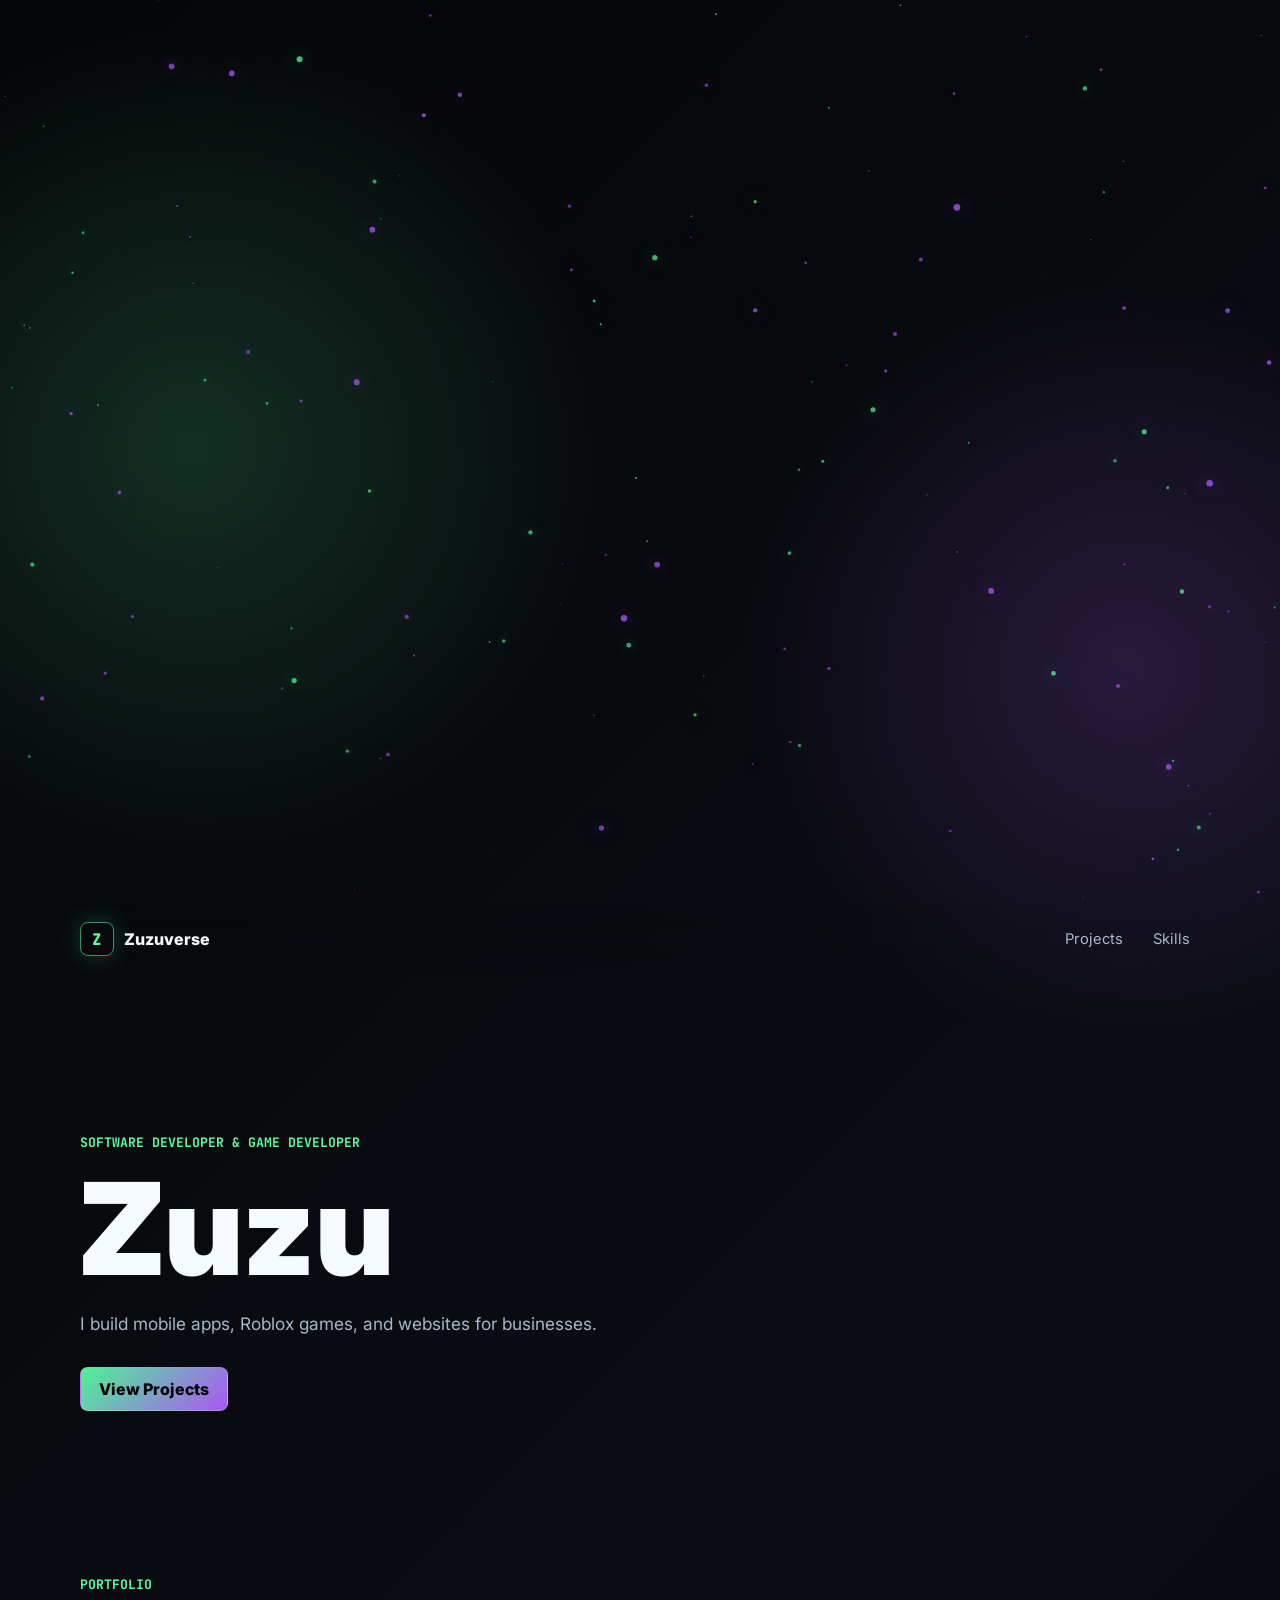
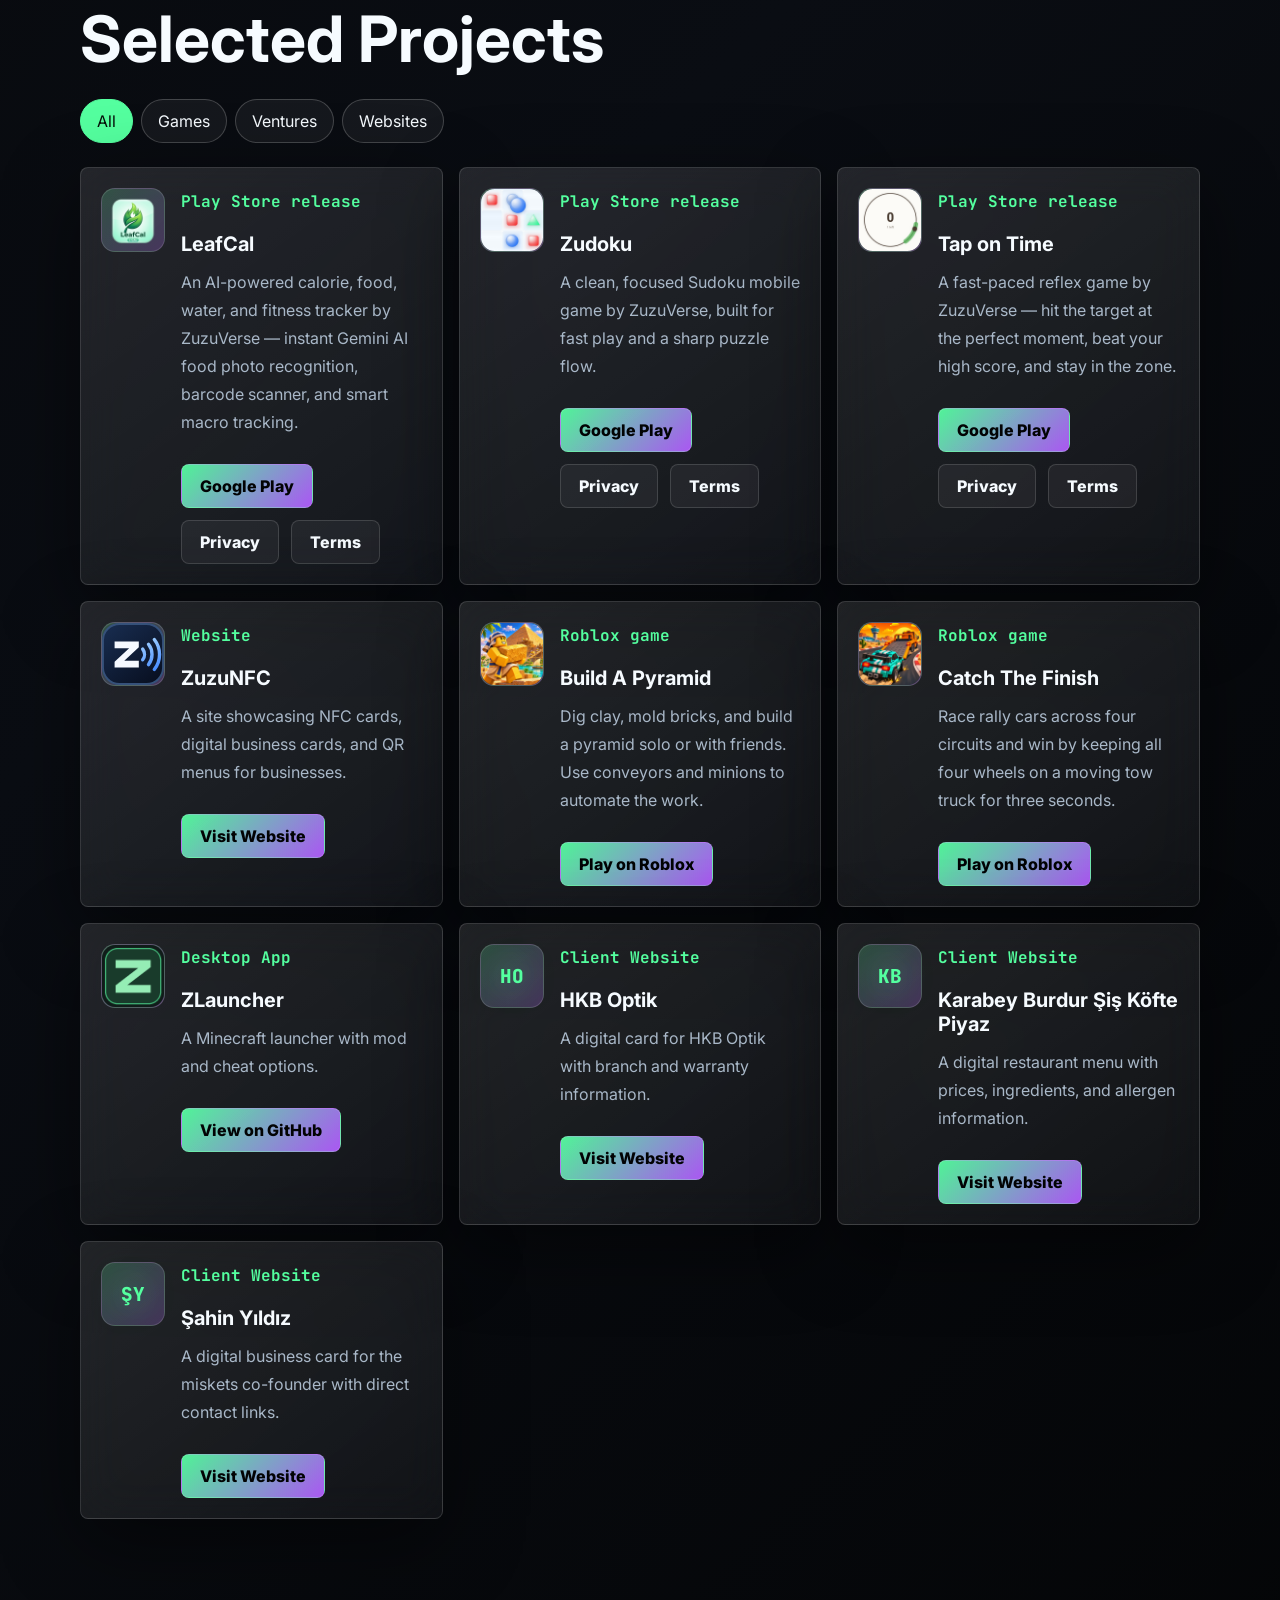
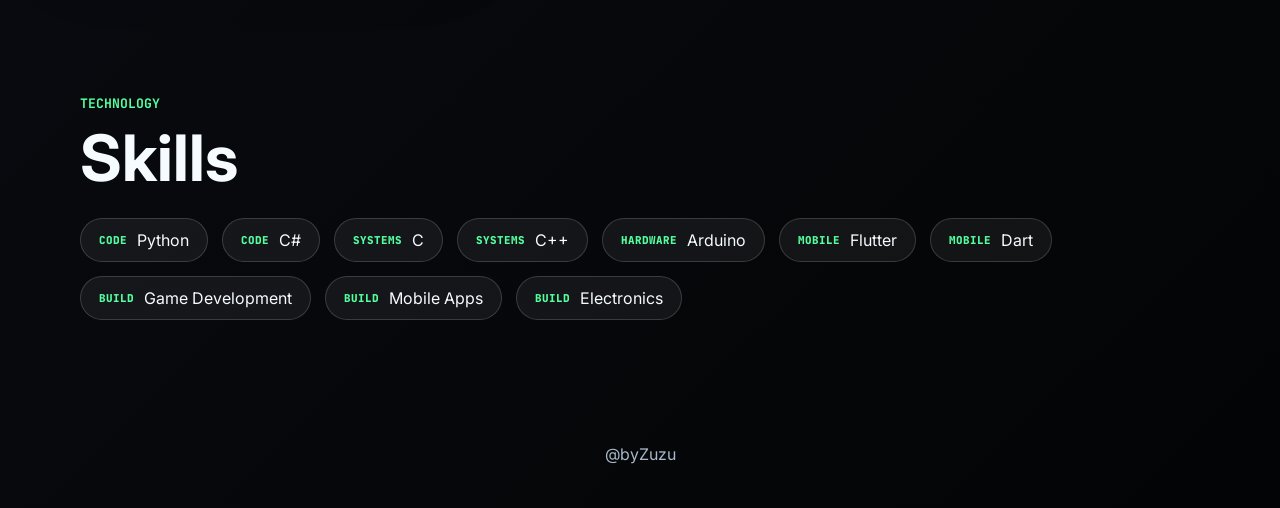
==== commit 15fc4c0e: "feat: add ZLauncher to the portfolio" ====
--- a/index.html
+++ b/index.html
@@ -151,6 +151,21 @@
           </div>
         </article>
 
+        <article class="project-card glass-card" data-category="startup">
+          <div class="project-logo">
+            <img src="assets/zlauncher_logo.png" alt="" onerror="this.classList.add('missing-logo')" />
+            <span aria-hidden="true">Z</span>
+          </div>
+          <div class="project-content">
+            <p class="project-kicker" data-tr="Masaüstü Uygulaması">Desktop App</p>
+            <h3>ZLauncher</h3>
+            <p data-tr="Mod ve hile seçenekleri sunan bir Minecraft başlatıcısı.">A Minecraft launcher with mod and cheat options.</p>
+            <div class="project-actions">
+              <a class="button primary" href="https://github.com/ZuzuLletto/zlauncher-releases" target="_blank" rel="noopener noreferrer" data-tr="GitHub’da Aç">View on GitHub</a>
+            </div>
+          </div>
+        </article>
+
         <article class="project-card glass-card" data-category="website">
           <div class="project-logo project-monogram" aria-hidden="true">HO</div>
           <div class="project-content">
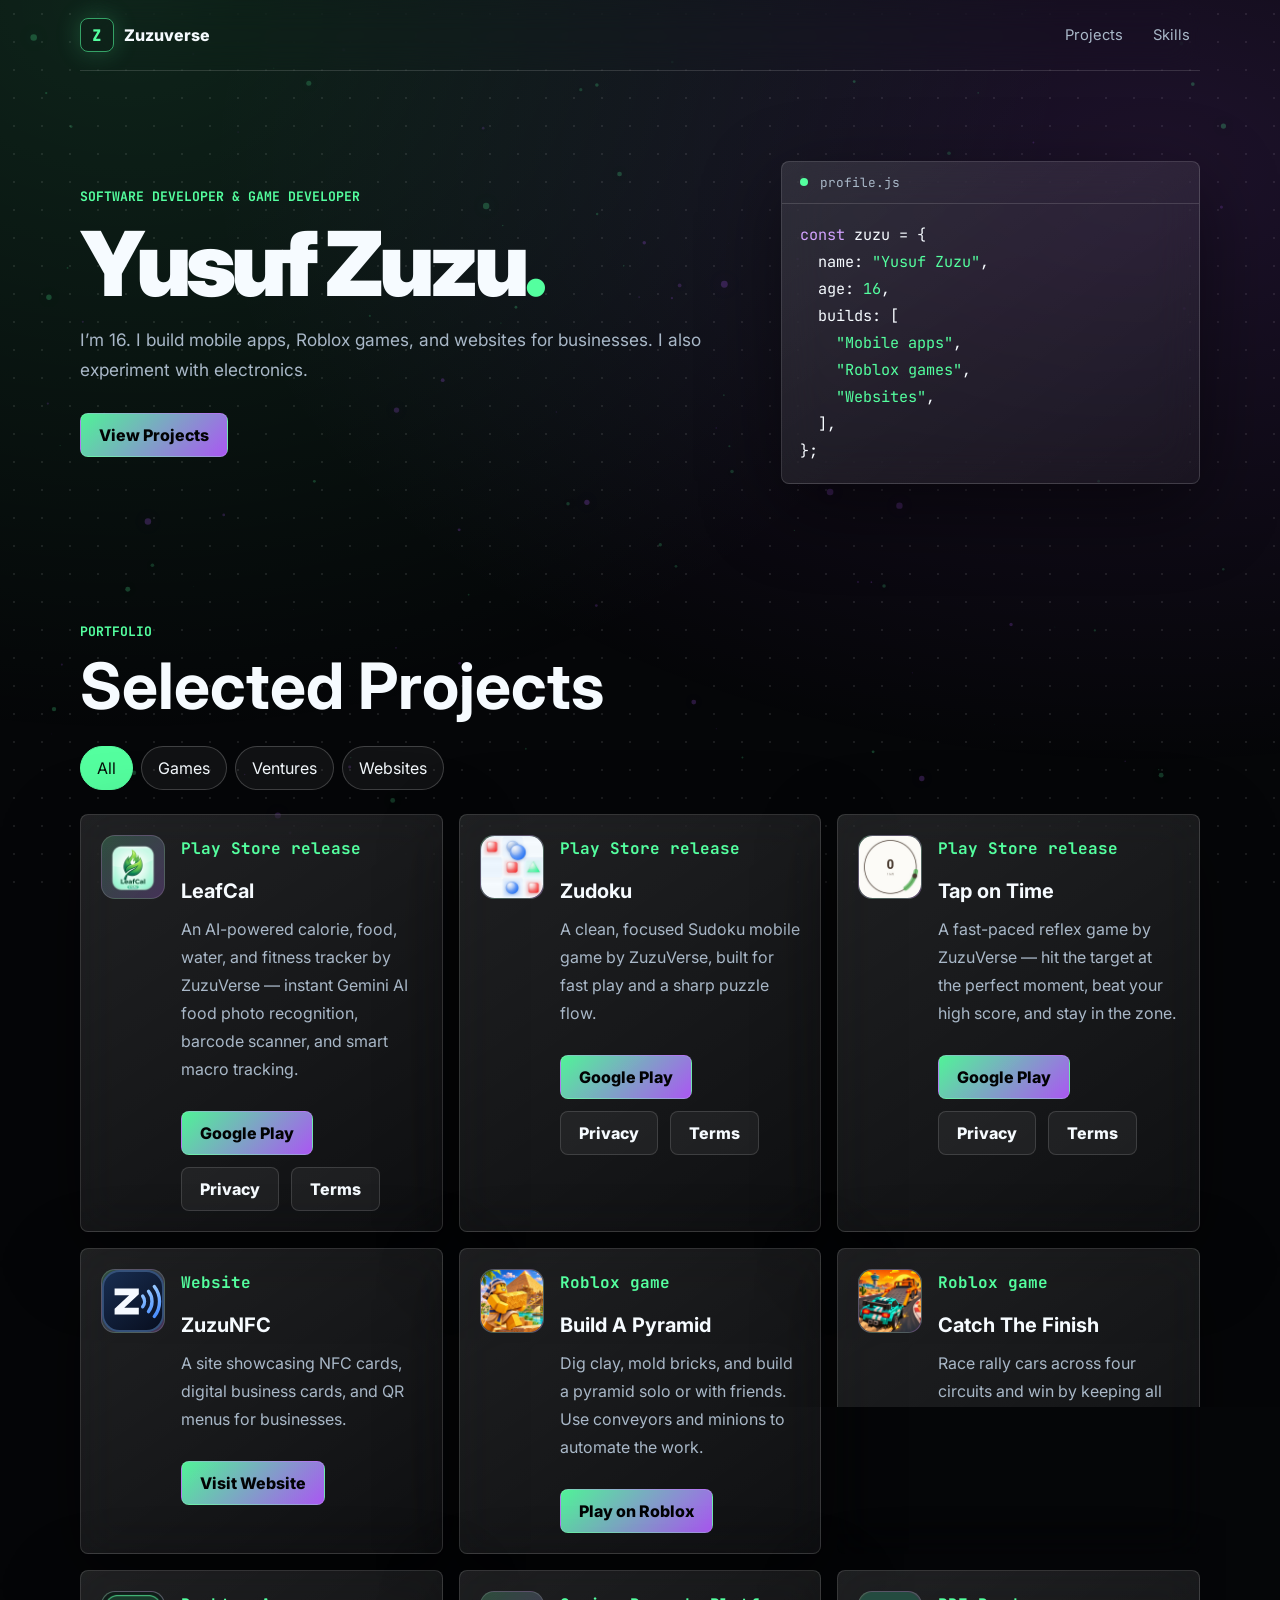
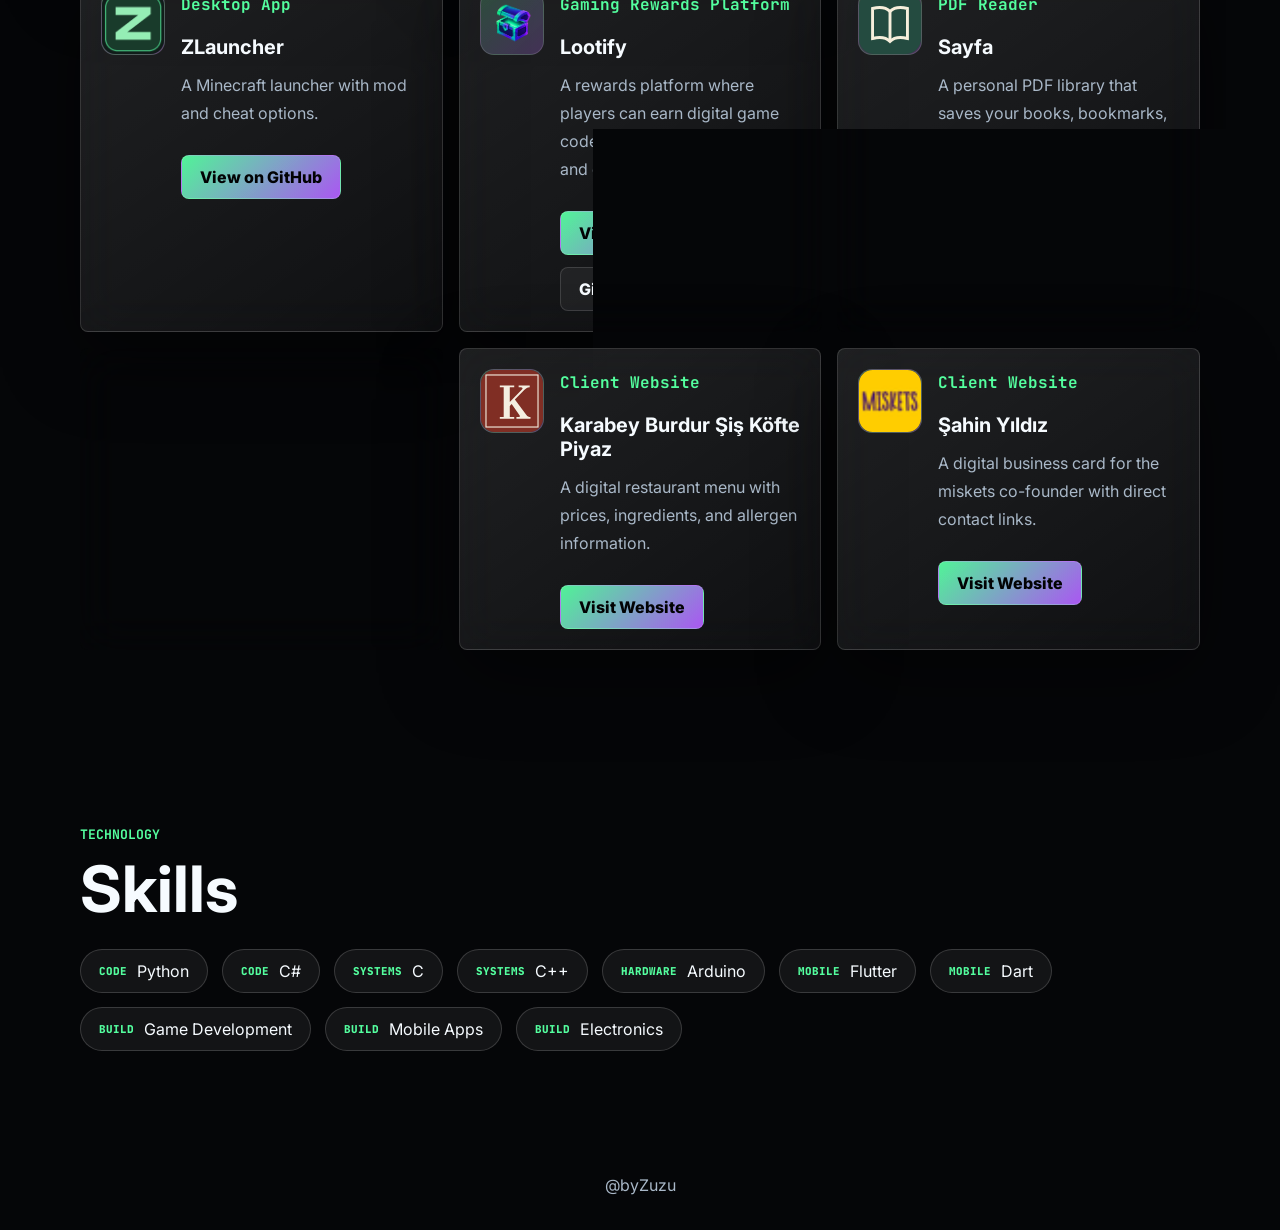
==== commit 8391f29a: "feat: restore portfolio profile and add web projects" ====
--- a/index.html
+++ b/index.html
@@ -29,11 +29,27 @@
     <section class="hero section-shell">
       <div class="hero-copy">
         <p class="eyebrow" data-tr="Yazılım ve Oyun Geliştiricisi">Software Developer & Game Developer</p>
-        <h1>Zuzu</h1>
-        <p class="hero-text" data-tr="Mobil uygulamalar, Roblox oyunları ve işletmeler için web siteleri geliştiriyorum.">I build mobile apps, Roblox games, and websites for businesses.</p>
+        <h1>Yusuf Zuzu<span class="hero-period">.</span></h1>
+        <p class="hero-text" data-tr="16 yaşındayım. Merak ettiğim fikirleri kodla hayata geçiriyorum. Mobil uygulamalar ve Roblox oyunları geliştiriyor, işletmeler için web siteleri yapıyor ve elektronikle uğraşıyorum.">I’m 16. I build mobile apps, Roblox games, and websites for businesses. I also experiment with electronics.</p>
         <div class="hero-actions">
           <a class="button primary" href="#projects" data-tr="Projeleri Gör">View Projects</a>
         </div>
+      </div>
+
+      <div class="profile-panel glass-card" aria-hidden="true">
+        <div class="profile-bar">
+          <span class="profile-dot"></span>
+          <span>profile.js</span>
+        </div>
+        <pre><code><span class="code-keyword">const</span> zuzu = {
+  name: <span class="code-value">"Yusuf Zuzu"</span>,
+  age: <span class="code-value">16</span>,
+  builds: [
+    <span class="code-value" data-tr="&quot;Mobil uygulamalar&quot;">"Mobile apps"</span>,
+    <span class="code-value" data-tr="&quot;Roblox oyunları&quot;">"Roblox games"</span>,
+    <span class="code-value" data-tr="&quot;Web siteleri&quot;">"Websites"</span>,
+  ],
+};</code></pre>
       </div>
     </section>
 
@@ -166,8 +182,43 @@
           </div>
         </article>
 
-        <article class="project-card glass-card" data-category="website">
-          <div class="project-logo project-monogram" aria-hidden="true">HO</div>
+        <article class="project-card glass-card" data-category="startup website">
+          <div class="project-logo">
+            <img src="assets/lootify_logo.png" alt="" onerror="this.classList.add('missing-logo')" />
+            <span aria-hidden="true">L</span>
+          </div>
+          <div class="project-content">
+            <p class="project-kicker" data-tr="Oyun Ödül Platformu">Gaming Rewards Platform</p>
+            <h3>Lootify</h3>
+            <p data-tr="Arcade oyunları oynayarak ve görevleri tamamlayarak oyunlar için dijital E-PIN kodları kazanabileceğin ödül platformu.">A rewards platform where players can earn digital game codes by playing arcade games and completing tasks.</p>
+            <div class="project-actions">
+              <a class="button primary" href="https://playlootify.com/" target="_blank" rel="noopener noreferrer" data-tr="Siteyi Aç">Visit Website</a>
+              <a class="button ghost" href="https://github.com/ZuzuLletto/Lootify_web" target="_blank" rel="noopener noreferrer">GitHub</a>
+            </div>
+          </div>
+        </article>
+
+        <article class="project-card glass-card" data-category="website">
+          <div class="project-logo">
+            <img src="assets/sayfa_icon.svg" alt="" onerror="this.classList.add('missing-logo')" />
+            <span aria-hidden="true">S</span>
+          </div>
+          <div class="project-content">
+            <p class="project-kicker" data-tr="PDF Okuyucu">PDF Reader</p>
+            <h3>Sayfa</h3>
+            <p data-tr="Kitaplarını, ayraçlarını, notlarını ve okuma ilerlemeni cihazında saklayan kişisel PDF kitaplığı.">A personal PDF library that saves your books, bookmarks, notes, and reading progress on your device.</p>
+            <div class="project-actions">
+              <a class="button primary" href="https://pdf-kitap-okuma-sitesi.pages.dev/" target="_blank" rel="noopener noreferrer" data-tr="Siteyi Aç">Visit Website</a>
+              <a class="button ghost" href="https://github.com/ZuzuLletto/pdf-kitap-okuma-sitesi" target="_blank" rel="noopener noreferrer">GitHub</a>
+            </div>
+          </div>
+        </article>
+
+        <article class="project-card glass-card" data-category="website">
+          <div class="project-logo">
+            <img src="assets/hkboptik_icon.png" alt="" onerror="this.classList.add('missing-logo')" />
+            <span aria-hidden="true">HO</span>
+          </div>
           <div class="project-content">
             <p class="project-kicker" data-tr="Müşteri Sitesi">Client Website</p>
             <h3>HKB Optik</h3>
@@ -179,7 +230,10 @@
         </article>
 
         <article class="project-card glass-card" data-category="website">
-          <div class="project-logo project-monogram" aria-hidden="true">KB</div>
+          <div class="project-logo">
+            <img src="assets/karabey_icon.svg" alt="" onerror="this.classList.add('missing-logo')" />
+            <span aria-hidden="true">KB</span>
+          </div>
           <div class="project-content">
             <p class="project-kicker" data-tr="Müşteri Sitesi">Client Website</p>
             <h3>Karabey Burdur Şiş Köfte Piyaz</h3>
@@ -191,7 +245,10 @@
         </article>
 
         <article class="project-card glass-card" data-category="website">
-          <div class="project-logo project-monogram" aria-hidden="true">ŞY</div>
+          <div class="project-logo">
+            <img src="assets/sahinyildiz_icon.png" alt="" onerror="this.classList.add('missing-logo')" />
+            <span aria-hidden="true">ŞY</span>
+          </div>
           <div class="project-content">
             <p class="project-kicker" data-tr="Müşteri Sitesi">Client Website</p>
             <h3>Şahin Yıldız</h3>
--- a/style.css
+++ b/style.css
@@ -18,16 +18,14 @@
 
 html {
   scroll-behavior: smooth;
+  scroll-padding-top: 90px;
 }
 
 body {
   min-height: 100vh;
   margin: 0;
-  overflow-x: hidden;
-  background:
-    radial-gradient(circle at 15% 12%, rgba(84, 255, 159, 0.16), transparent 26rem),
-    radial-gradient(circle at 88% 18%, rgba(179, 92, 255, 0.18), transparent 24rem),
-    linear-gradient(135deg, #050608 0%, #0a0d13 48%, #030405 100%);
+  isolation: isolate;
+  background: var(--bg);
   color: var(--text);
   font-family: Inter, system-ui, sans-serif;
   letter-spacing: 0;
@@ -48,19 +46,23 @@
 }
 
 #starfield,
-.noise-layer,
+.noise-layer {
+  position: fixed;
+  inset: 0;
+  pointer-events: none;
+}
+
 #starfield {
-  z-index: -3;
+  z-index: -1;
+  opacity: 0.32;
 }
 
 .noise-layer {
   z-index: -2;
-  opacity: 0.16;
-  background-image:
-    linear-gradient(rgba(255, 255, 255, 0.04) 1px, transparent 1px),
-    linear-gradient(90deg, rgba(255, 255, 255, 0.035) 1px, transparent 1px);
-  background-size: 42px 42px;
-  mask-image: linear-gradient(to bottom, transparent, black 18%, black 86%, transparent);
+  background:
+    radial-gradient(ellipse at 10% 0%, rgba(84, 255, 159, 0.12), transparent 58%),
+    radial-gradient(ellipse at 90% 18%, rgba(179, 92, 255, 0.14), transparent 58%),
+    radial-gradient(circle, rgba(255, 255, 255, 0.09) 1px, transparent 1px) 0 0 / 28px 28px;
 }
 
 .site-header {
@@ -68,12 +70,14 @@
   top: 0;
   z-index: 10;
   display: flex;
+  flex-wrap: wrap;
   align-items: center;
   justify-content: space-between;
   gap: 1rem;
   width: min(1120px, calc(100% - 32px));
   margin: 0 auto;
   padding: 18px 0;
+  border-bottom: 1px solid var(--line);
   backdrop-filter: blur(16px);
 }
 
@@ -124,7 +128,62 @@
 }
 
 .hero {
-  padding-block: clamp(72px, 13vw, 160px) clamp(36px, 6vw, 80px);
+  display: grid;
+  grid-template-columns: minmax(0, 3fr) minmax(0, 2fr);
+  align-items: center;
+  gap: clamp(28px, 6vw, 72px);
+  padding-block: clamp(44px, 7vw, 96px) clamp(24px, 4vw, 52px);
+}
+
+.hero h1 {
+  font-size: clamp(3rem, 7vw, 6rem);
+  letter-spacing: -0.055em;
+}
+
+.hero-period {
+  color: var(--neon);
+}
+
+.profile-panel {
+  overflow: hidden;
+  font-family: "JetBrains Mono", monospace;
+}
+
+.profile-bar {
+  display: flex;
+  align-items: center;
+  gap: 12px;
+  padding: 12px 18px;
+  border-bottom: 1px solid var(--line);
+  color: var(--muted);
+  font-size: 0.8rem;
+}
+
+.profile-dot {
+  width: 8px;
+  height: 8px;
+  border-radius: 50%;
+  background: var(--neon);
+}
+
+.profile-panel pre {
+  margin: 0;
+  padding: 18px;
+  overflow-x: auto;
+  font-size: clamp(0.78rem, 1.4vw, 0.95rem);
+  line-height: 1.65;
+}
+
+.profile-panel code {
+  color: var(--text);
+}
+
+.code-keyword {
+  color: #d3a3ff;
+}
+
+.code-value {
+  color: var(--neon);
 }
 
 .eyebrow {
@@ -316,8 +375,7 @@
   display: none;
 }
 
-.project-logo span,
-.project-monogram {
+.project-logo span {
   color: var(--neon);
   font-family: "JetBrains Mono", monospace;
   font-size: 1.2rem;
@@ -453,17 +511,13 @@
 }
 
 @media (max-width: 820px) {
-  .site-header {
-    align-items: flex-start;
-    flex-direction: column;
-  }
-
-  nav {
-    justify-content: flex-start;
-  }
-
   .section-shell {
     padding: 62px 0;
+  }
+
+  .hero {
+    grid-template-columns: 1fr;
+    padding-block: 40px 12px;
   }
 
   .site-footer {
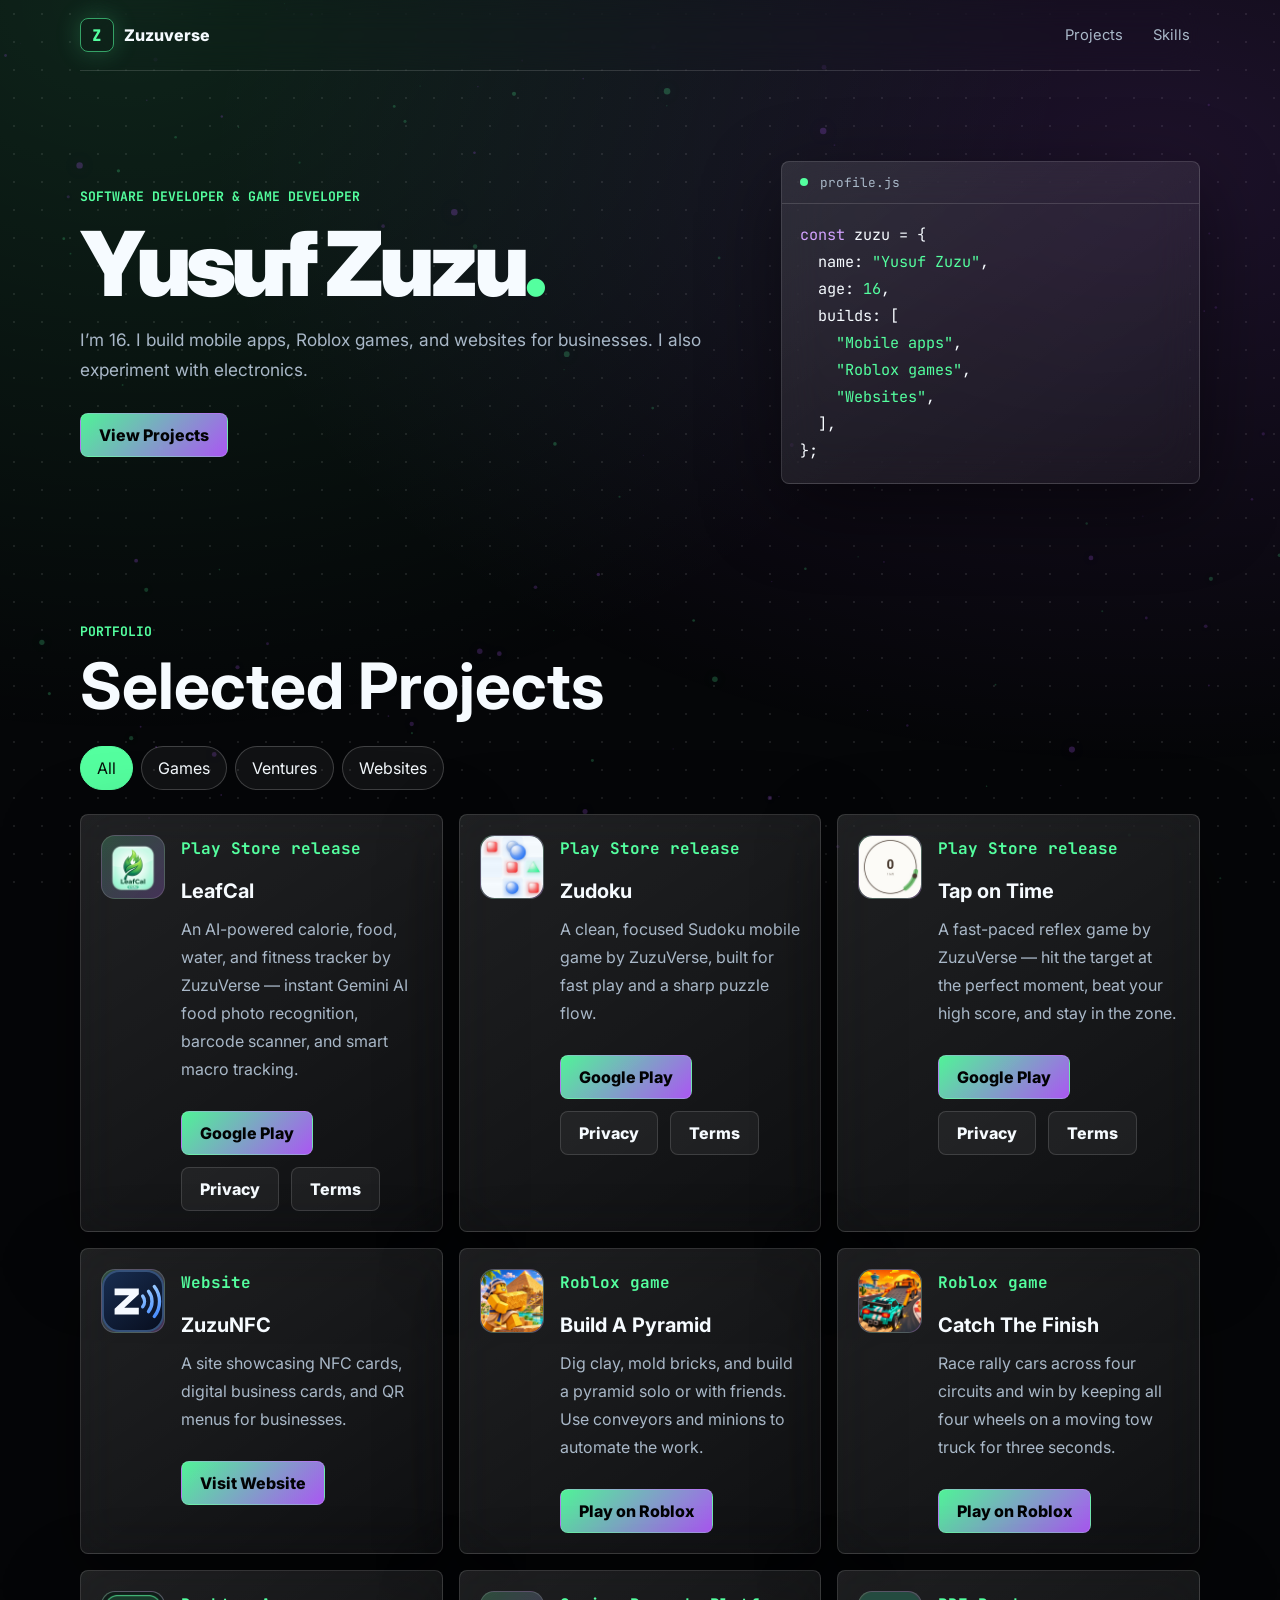
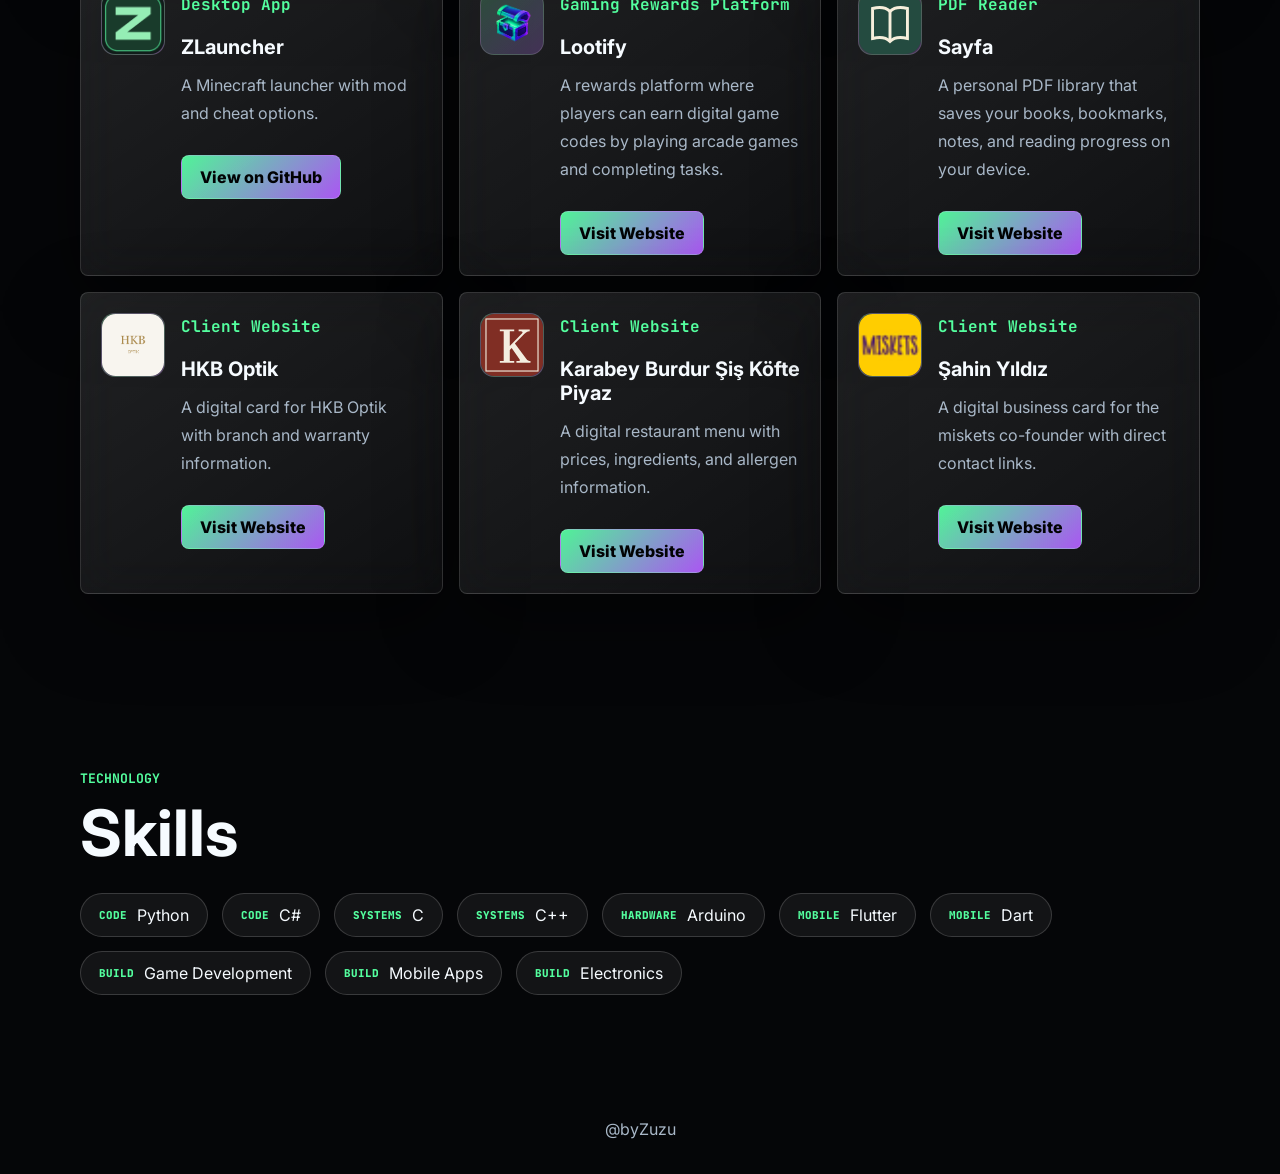
==== commit b27d8fc1: "Remove repository links from two project cards" ====
--- a/index.html
+++ b/index.html
@@ -193,7 +193,6 @@
             <p data-tr="Arcade oyunları oynayarak ve görevleri tamamlayarak oyunlar için dijital E-PIN kodları kazanabileceğin ödül platformu.">A rewards platform where players can earn digital game codes by playing arcade games and completing tasks.</p>
             <div class="project-actions">
               <a class="button primary" href="https://playlootify.com/" target="_blank" rel="noopener noreferrer" data-tr="Siteyi Aç">Visit Website</a>
-              <a class="button ghost" href="https://github.com/ZuzuLletto/Lootify_web" target="_blank" rel="noopener noreferrer">GitHub</a>
             </div>
           </div>
         </article>
@@ -209,7 +208,6 @@
             <p data-tr="Kitaplarını, ayraçlarını, notlarını ve okuma ilerlemeni cihazında saklayan kişisel PDF kitaplığı.">A personal PDF library that saves your books, bookmarks, notes, and reading progress on your device.</p>
             <div class="project-actions">
               <a class="button primary" href="https://pdf-kitap-okuma-sitesi.pages.dev/" target="_blank" rel="noopener noreferrer" data-tr="Siteyi Aç">Visit Website</a>
-              <a class="button ghost" href="https://github.com/ZuzuLletto/pdf-kitap-okuma-sitesi" target="_blank" rel="noopener noreferrer">GitHub</a>
             </div>
           </div>
         </article>
